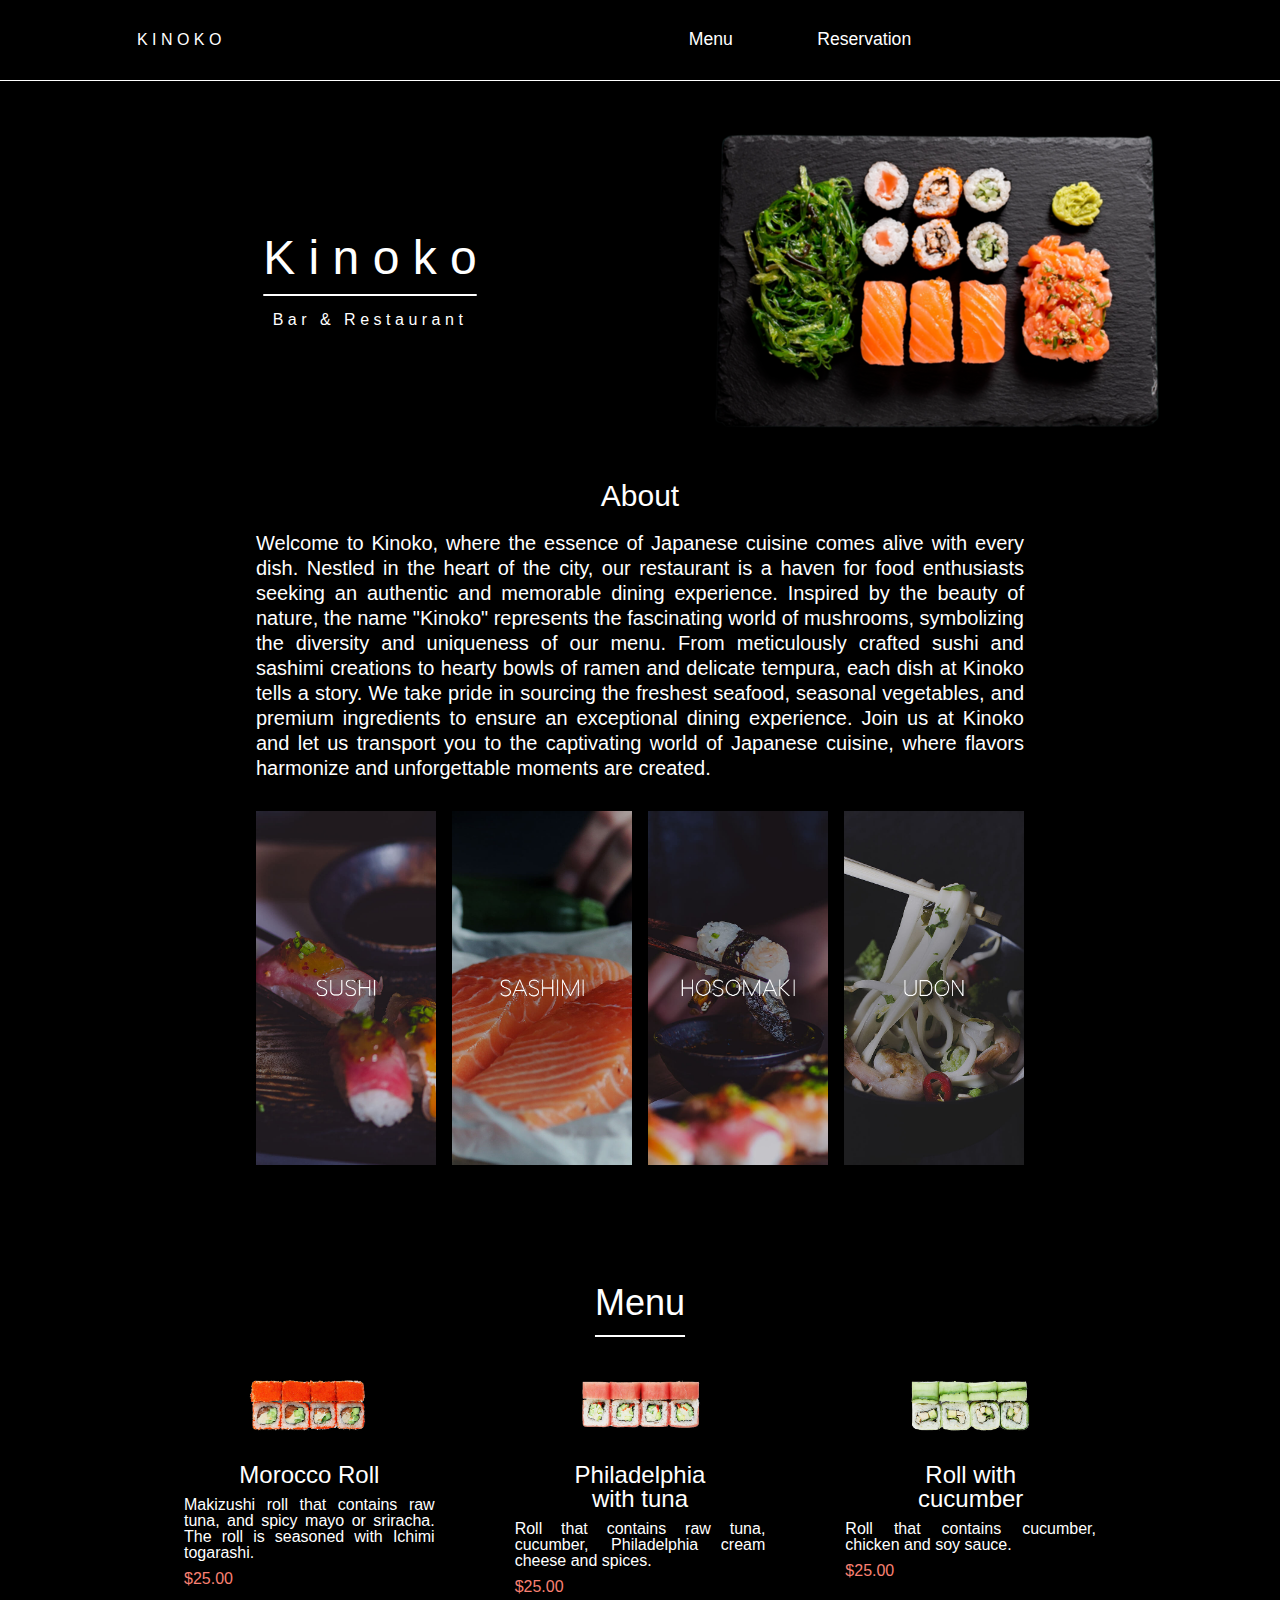
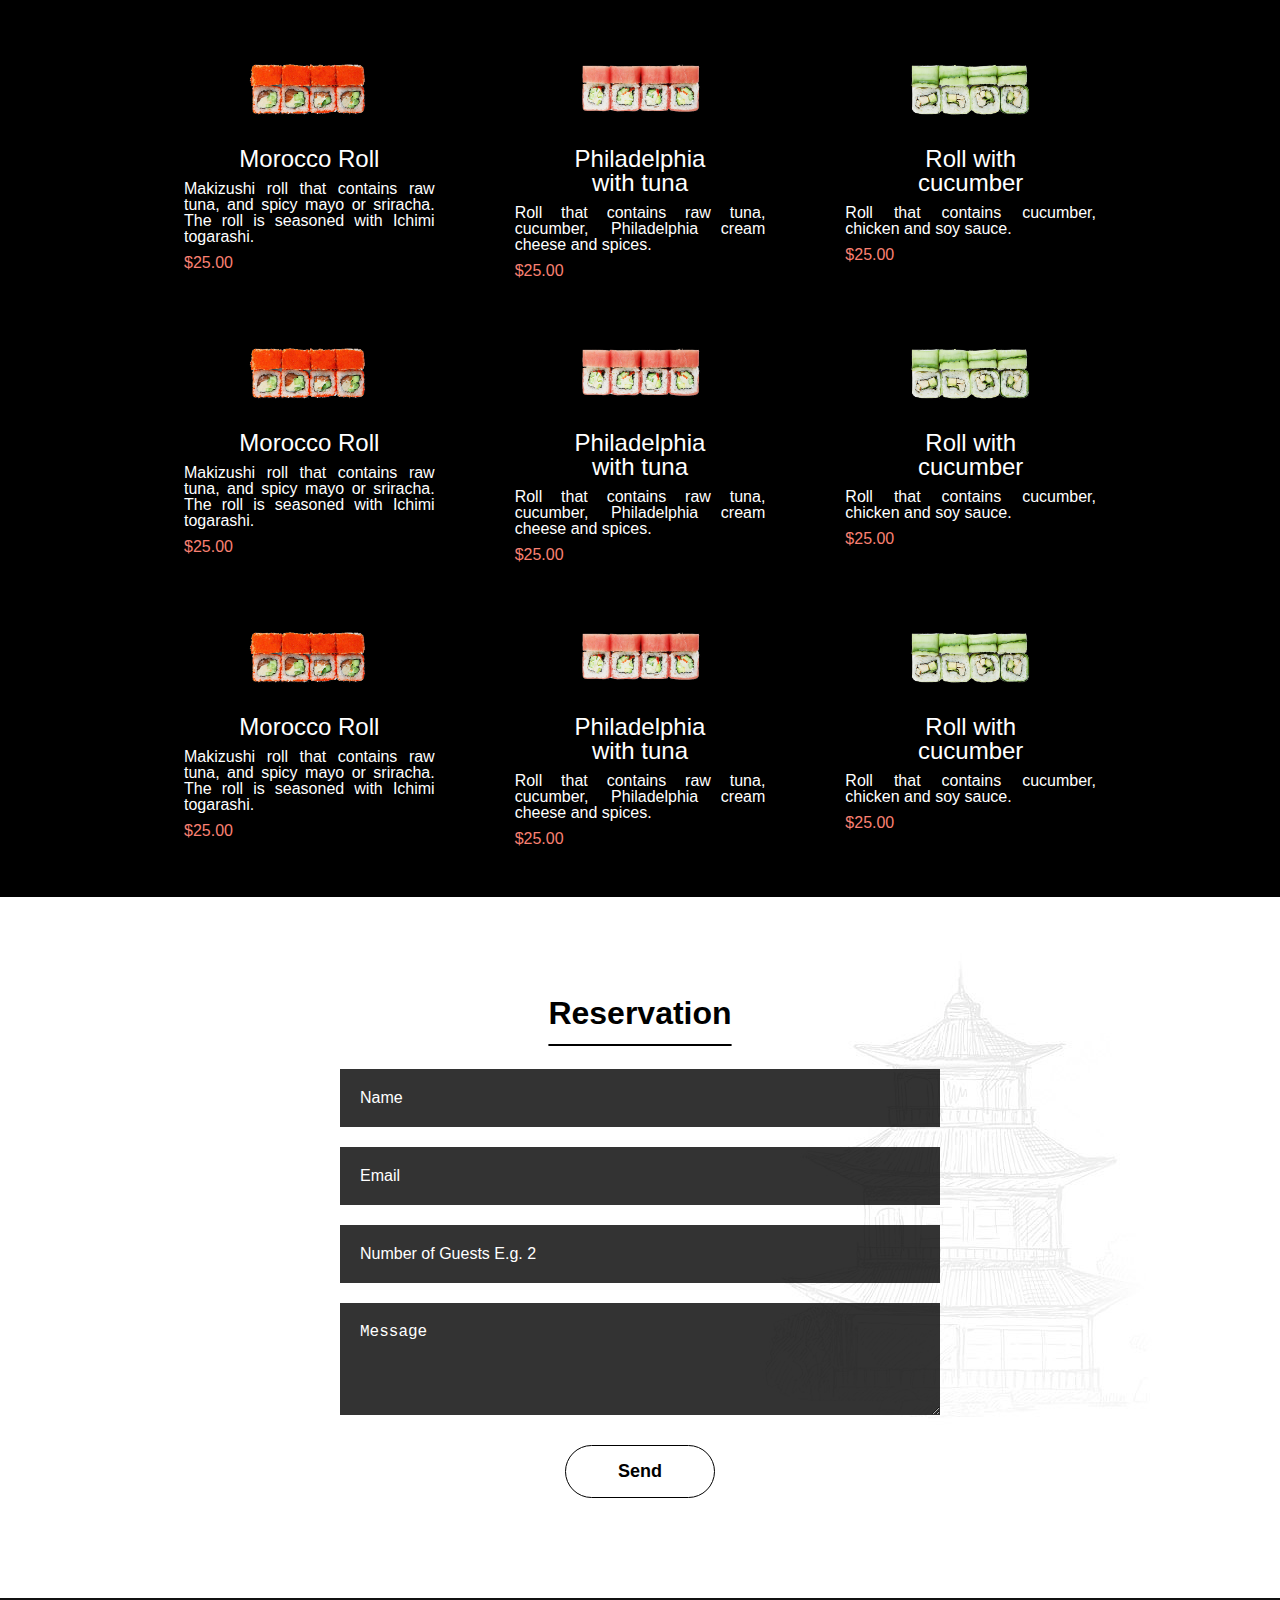
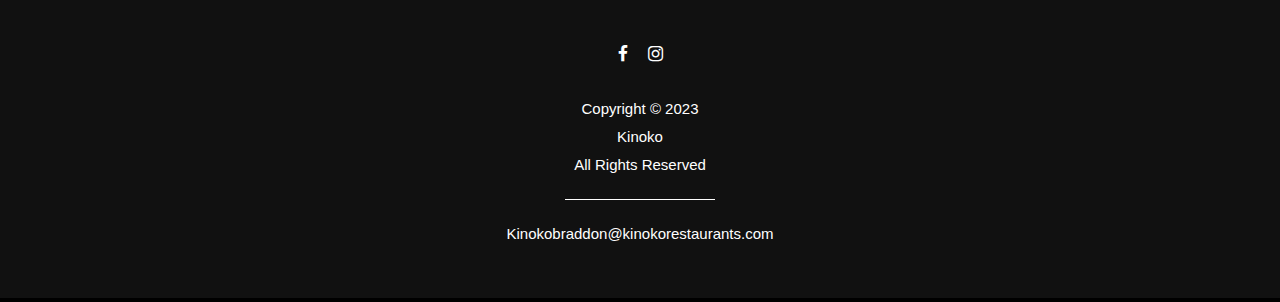
==== index.html @ 4e29d428 "Major Update" ====
<!DOCTYPE html>
<html lang="en">
<head>
    <meta charset="UTF-8">
    <meta name="viewport" content="width=device-width, initial-scale=1.0">
    <title>Project 2</title>
    <link rel="stylesheet" href="./assets/styles.css">
    <link rel="stylesheet" href="./assets/reset.css">
    <link href="https://fonts.cdnfonts.com/css/forzan" rel="stylesheet">
    <link href="https://fonts.cdnfonts.com/css/myna" rel="stylesheet">
    <link rel="stylesheet" href="https://stackpath.bootstrapcdn.com/font-awesome/4.7.0/css/font-awesome.min.css">    <!-- Link for the social icons in the footer -->
                               
</head>
<body>
        <header class="header">
            <div class="brand">
                <a href="index.html">K I N O K O</a>
            </div>
            <div class="menuContainer">
                <div class="div first">
                    <a href="#menu">Menu</a>
                    <a href="#reservation">Reservation</a>
                </div>
            </div>
      </header>
      <main>
        <div class="hero">
          <div> 
            <h1>K i n o k o</h1>
            <p>Bar & Restaurant</p>
          </div>
            <img src="assets/images/hero2.png" alt="Restaurant Image">
          </div>
          <div   class="about">
            <h2>About</h2>
            <p>
              Welcome to Kinoko, where the essence of Japanese cuisine comes alive with every dish. Nestled in the heart of the city, our restaurant is a haven for food enthusiasts seeking an authentic and memorable dining experience. Inspired by the beauty of nature, the name "Kinoko" represents the fascinating world of mushrooms, symbolizing the diversity and uniqueness of our menu. From meticulously crafted sushi and sashimi creations to hearty bowls of ramen and delicate tempura, each dish at Kinoko tells a story. We take pride in sourcing the freshest seafood, seasonal vegetables, and premium ingredients to ensure an exceptional dining experience. Join us at Kinoko and let us transport you to the captivating world of Japanese cuisine, where flavors harmonize and unforgettable moments are created.</p>
            </div>
          <div class="container">
              <div class="overlay">
                <img src="assets/images/sushiname.png" alt="sushi">
              </div>
              <div class="overlay">
              <img src="assets/images/sashiminame.png" alt="sashimi">
              </div>
              <div class="overlay">
              <img src="assets/images/hosomakiname.png" alt="hosomaki">
              </div>
              <div class="overlay">
              <img src="assets/images/udonname.png" alt="udon">
            </div>
          </div>
        <section class="menu">
          <h2 id="menu">Menu</h2>
          <div class="menu-grid">
            <div class="menu-card">
              <img src="assets/images/test3.png" alt="Menu Item 1">
              <h3>Morocco Roll</h3>
              <p>Makizushi roll that contains raw tuna, and spicy mayo or sriracha. The roll is seasoned with Ichimi togarashi.</p>
              <p class="price">$25.00</p>
            </div>
            <div class="menu-card">
              <img src="assets/images/test1.png" alt="Menu Item 2">
              <h3>Philadelphia with tuna</h3>
              <p>Roll that contains raw tuna, cucumber, Philadelphia cream cheese and spices.</p>
              <p class="price">$25.00</p>
            </div>
            <div class="menu-card">
              <img src="assets/images/test2.png" alt="Menu Item 3">
              <h3>Roll with cucumber</h3>
              <p>Roll that contains cucumber, chicken and soy sauce.</p>
              <p class="price">$25.00</p>
            </div>
            <div class="menu-card">
              <img src="assets/images/test3.png" alt="Menu Item 1">
              <h3>Morocco Roll</h3>
              <p>Makizushi roll that contains raw tuna, and spicy mayo or sriracha. The roll is seasoned with Ichimi togarashi.</p>
              <p class="price">$25.00</p>
            </div>
            <div class="menu-card">
              <img src="assets/images/test1.png" alt="Menu Item 2">
              <h3>Philadelphia with tuna</h3>
              <p>Roll that contains raw tuna, cucumber, Philadelphia cream cheese and spices.</p>
              <p class="price">$25.00</p>
            </div>
            <div class="menu-card">
              <img src="assets/images/test2.png" alt="Menu Item 3">
              <h3>Roll with cucumber</h3>
              <p>Roll that contains cucumber, chicken and soy sauce.</p>
              <p class="price">$25.00</p>
            </div>
            <div class="menu-card">
              <img src="assets/images/test3.png" alt="Menu Item 1">
              <h3>Morocco Roll</h3>
              <p>Makizushi roll that contains raw tuna, and spicy mayo or sriracha. The roll is seasoned with Ichimi togarashi.</p>
              <p class="price">$25.00</p>
            </div>
            <div class="menu-card">
              <img src="assets/images/test1.png" alt="Menu Item 2">
              <h3>Philadelphia with tuna</h3>
              <p>Roll that contains raw tuna, cucumber, Philadelphia cream cheese and spices.</p>
              <p class="price">$25.00</p>
            </div>
            <div class="menu-card">
              <img src="assets/images/test2.png" alt="Menu Item 3">
              <h3>Roll with cucumber</h3>
              <p>Roll that contains cucumber, chicken and soy sauce.</p>
              <p class="price">$25.00</p>
            </div>
            <div class="menu-card">
              <img src="assets/images/test3.png" alt="Menu Item 1">
              <h3>Morocco Roll</h3>
              <p>Makizushi roll that contains raw tuna, and spicy mayo or sriracha. The roll is seasoned with Ichimi togarashi.</p>
              <p class="price">$25.00</p>
            </div>
            <div class="menu-card">
              <img src="assets/images/test1.png" alt="Menu Item 2">
              <h3>Philadelphia with tuna</h3>
              <p>Roll that contains raw tuna, cucumber, Philadelphia cream cheese and spices.</p>
              <p class="price">$25.00</p>
            </div>
            <div class="menu-card">
              <img src="assets/images/test2.png" alt="Menu Item 3">
              <h3>Roll with cucumber</h3>
              <p>Roll that contains cucumber, chicken and soy sauce.</p>
              <p class="price">$25.00</p>
            </div>
            <!-- Repeat the above card structure for more menu items -->
          </div>
        </section>
        <div class="contact"> <!--Contact form-->
          <form>
              <h3  id="reservation">Reservation</h3>
              <input type="text" id="name" placeholder="Name" required>
              <input type="email" id="email" placeholder="Email" required>
              <input type="text" id="Guests" placeholder="Number of Guests E.g. 2" required>
              <textarea type="text" rows="4" id="message" placeholder="Message" required></textarea>
              <button class="buttoncontact" >Send</button>
          </form>
      </div>
      </main>
      <footer class="footer">
        <ul class="socials">
            <li><a href="#"><i class="fa fa-facebook"></i></a></li>
            <li><a href="#"><i class="fa fa-instagram"></i></a></li>
        </ul>
        <p>Copyright &copy; 2023</p>
        <p>Kinoko</p>
        <p>All Rights Reserved</p>
        <div class="line"></div>
        <p class="email">Kinokobraddon@kinokorestaurants.com</p>
    </footer>
    </body>
    </html>
</body>
<script src="./assets/javascript.js"></script>
</html>
---- assets/styles.css ----
.header { /*Styling the basics for the header, this is positioning the logo to the left and the text to the right with the grid system as 1fr and 3fr*/
    font-family: 'Forzan', sans-serif;
    max-width: 100vw;
    height: 5rem;
    margin: 0 auto;
    background: #000;
    display: grid;
    grid-auto-flow: column;
    grid-template-columns: 1fr 3fr;
    grid-template-rows: 100%;
    border-bottom: 1px solid white;
}
.brand{ /*The brand is the canberra modern logo, this is making it so the logo in centered within its grid template*/
    display: flex;
    justify-content: center;
    align-items: center;
    padding-left: 12%;
}

.menuContainer{ /*This is centering the header text in their grid*/
    display: flex;
    justify-content: center;
    align-items: center;
}

.brand a{
  text-decoration: none;
  color: white;
}

.first a{ /*This is styling the header text*/
    color: white;
    text-decoration: none;
    margin: 10px;
    font-size: 1.1rem;
    /* font-weight: 600; */
    transition: 0.1s;
    margin: 0 40px 0 40px;
}

.first a:hover{ /*When hovering it changed to one of the CM logo colours*/
    color: salmon;
}

#underline{ /*This is setting the underline on the page that your are on. E.g. On Events page it will be underlined in the header*/
    text-decoration:underline;
    text-decoration-thickness: 2.5px;
    text-underline-offset: 6px;
}

/* Global Styles */
body {
    font-family: 'Forzan', sans-serif;
    background-color: #000;
    color: #fff;
    margin: 0;
    padding: 0;
  }
  
  /* Header Styles */
  /* header {
    padding: 20px;
  } */
  
  .hero {
    display: grid;
    grid-template-columns: 1fr 1fr;
    font-family: 'Forzan', sans-serif;
    text-align: center;
    align-items: center;
  }
  
  .hero h1 {
    font-size: 48px;
    text-decoration: underline 2px;
    text-underline-offset: 20px;
    margin-left: 100px;
  }

  .hero p {
    margin-top: 30px;
    letter-spacing: 4.5px;
    margin-left: 100px;
  }
  
  .hero img {
    max-width: 100%;
    height: auto;
    z-index: -2;
  }

  .about{
    display: grid;
    grid-template-columns: 1fr;
    font-family: 'Myna', sans-serif;
    text-align: center;
    align-items: center;
  }

  .about h2{
    font-size: 30px;
  }

  .about p{
    margin: 20px 20% 30px 20%;
    line-height: 25px;
    text-align: justify;
    font-size: 20px;
  }

  /* Variations */
  .container{
    display: grid;
    grid-template-columns: 1fr 1fr 1fr 1fr;
    justify-items: center;
    margin: 0 20% 0 20%;
    padding-bottom: 100px;
    grid-gap: 1em;
  }

  .container img{
    width: 100%;
    height: 100%;
    transition: 0.3s;
  }

  .container img:hover{
    height: 90%;
    justify-items: center;
    align-items: center;
    padding-top: 10%;
  }
  
  .overlay h2{
    text-align: center;
  }

  /* Menu Styles */
  .menu {
    font-family: 'Forzan', sans-serif;
    padding: 20px;
  }
  
  .menu h2 {
    font-size: 36px;
    text-align: center;
    margin-bottom: 20px;
    text-decoration: underline 2px;
    text-underline-offset: 20px;
  }
  
  .menu-grid {
    display: grid;
    grid-template-columns: 1fr 1fr 1fr 1fr;
    /* grid-gap: 50px; */
    margin: 0 10%
  }
  
  .menu-card {
    background-color: transparent;
    padding: 20px;
    text-align: center;
    /* border: 2px solid #fff; */
    border-radius: 7.5px;
    /* box-shadow: 0 0 5px #fff; */
    transition: box-shadow 0.3s;
  }
  
  .menu-card:hover {
    box-shadow: 0 0 10px #fff;
  }
  
  .menu-card img {
    max-width: 50%;
    height: auto;
    margin-bottom: 10px;
  }
  
  .menu-card h3 {
    font-size: 24px;
    margin: 0 20% 10px 20%;
  }
  
  .menu-card p {
    font-size: 16px;
    margin: 0px 20% 0px 20%;
    padding-bottom: 10px;
    text-align: justify;
  }

  .price{
    color: salmon;
  }

  /* Reservation */

 .contact{ /*Creating the contact form section*/
  font-family: 'Forzan', sans-serif;
    background-image: url(./images/reservation.jpg);
    text-align: center;
    justify-content: center;
    align-items: center;
    display: flex;
}

.contact h3{
    color: #000;
    text-align: center;
    font-weight: bold;
    font-size: 2rem;
    padding: 100px 0 30px 0;
    text-decoration: underline 2px;
    text-underline-offset: 20px;
}

form{ /*Aligning the form*/
    display: flex;
    flex-direction: column;
    padding: 2vw 4vw;
    width: 90%;
    max-width: 600px;
    border-radius: 10px;
}

form input, textarea{ /*Styling the input and text boxes*/
    border: 0;
    margin: 10px 0;
    padding: 20px;
    outline: none;
    background: rgba(0, 0, 0, .8);
    font-size: 16px;
    color: white;
}

form input::placeholder, textarea::placeholder{ /*Styling the input and text boxes*/
  color: white;
}

form button{ /*Styling the button to send the form*/
    padding: 15px;
    background: white;
    color: #000;
    font-size: 18px;
    border: 1px solid #000;
    outline: none;
    cursor: pointer;
    font-weight: bold;
    width: 150px;
    margin: 20px auto 100px;
    border-radius: 30px;
}
form button:hover{ /*Styling the button to send the form*/
  background: salmon;
}

  /*FOOTER*/

footer{ /*Styling the footer*/
  bottom: 0;
  left: 0;
  right: 0;
  background: #111;
  height: auto;
  padding-top: 40px;
  color: #fff;
}
.footer { /*Styling the footer*/
  font-family: 'Product Sans', sans-serif;
  display: flex;
  align-items: center;
  justify-content: center;
  flex-direction: column;
  text-align: center;
}

/*Simple text styling for the footer*/
.footer p {
  max-width: 500px;
  line-height: 28px;
  font-size: 15px;
}
.email{
  margin: 20px 0 50px 0;
}
.line{
  height: 1px;
  background: white;
  width: 150px;
  margin-top: 20px;
}

/*This is the small social icons on the top of the footer*/
.socials {
  list-style: none;
  display: flex;
  align-items: center;
  justify-content: center;
  margin: 3em 0 2rem 0;
}
.socials li {
  margin: 0 10px;
}
.socials a {
  text-decoration: none;
  color: #fff;
}
.socials a i {
  font-size: 1.1rem;
  transition: color .4s ease;

}
.socials a:hover i { /*Added a hover affect to on of the CM colours*/
  color: #f588a0;
}
@media(max-width:1400px){
  .menu-grid {
    grid-template-columns: 1fr 1fr 1fr;
  }
  .menu-card p {
    font-size: 16px;
    margin: 0px 20px 0px 20px;
  }
}

@media(max-width:1200px){
  .menu-grid {
    display: grid;
    grid-template-columns: 1fr 1fr;
    /* grid-gap: 50px; */
    margin: 0 10%
  }
}
@media(max-width:992px){

}
@media(max-width:830px){
  .brand {
    display: none;
  }
  .header { 
    grid-template-columns: 1fr;
}
.container{
  grid-template-columns: 1fr 1fr;
}
}
@media(max-width:700px){
  .menu-grid {
    display: grid;
    grid-template-columns: 1fr;
    grid-gap: 50px;
    margin: 0 10%
  }
  .menu-card p {
    font-size: 16px;
    margin: 0px 30px 0px 30px;
  }
  .hero h1 {
    margin-left: 0px;
  }

  .hero p {
    margin-left: 0px;
  }
}

@media(max-width: 567px){
  .hero {
    grid-template-columns: 1fr;
  }
  .hero img {
    display: none;
  }
  .hero h1 {
  margin-top: 50px;
  }
  .hero p {
  margin-bottom: 80px;
  }
}

@media(max-width: 400px){

}
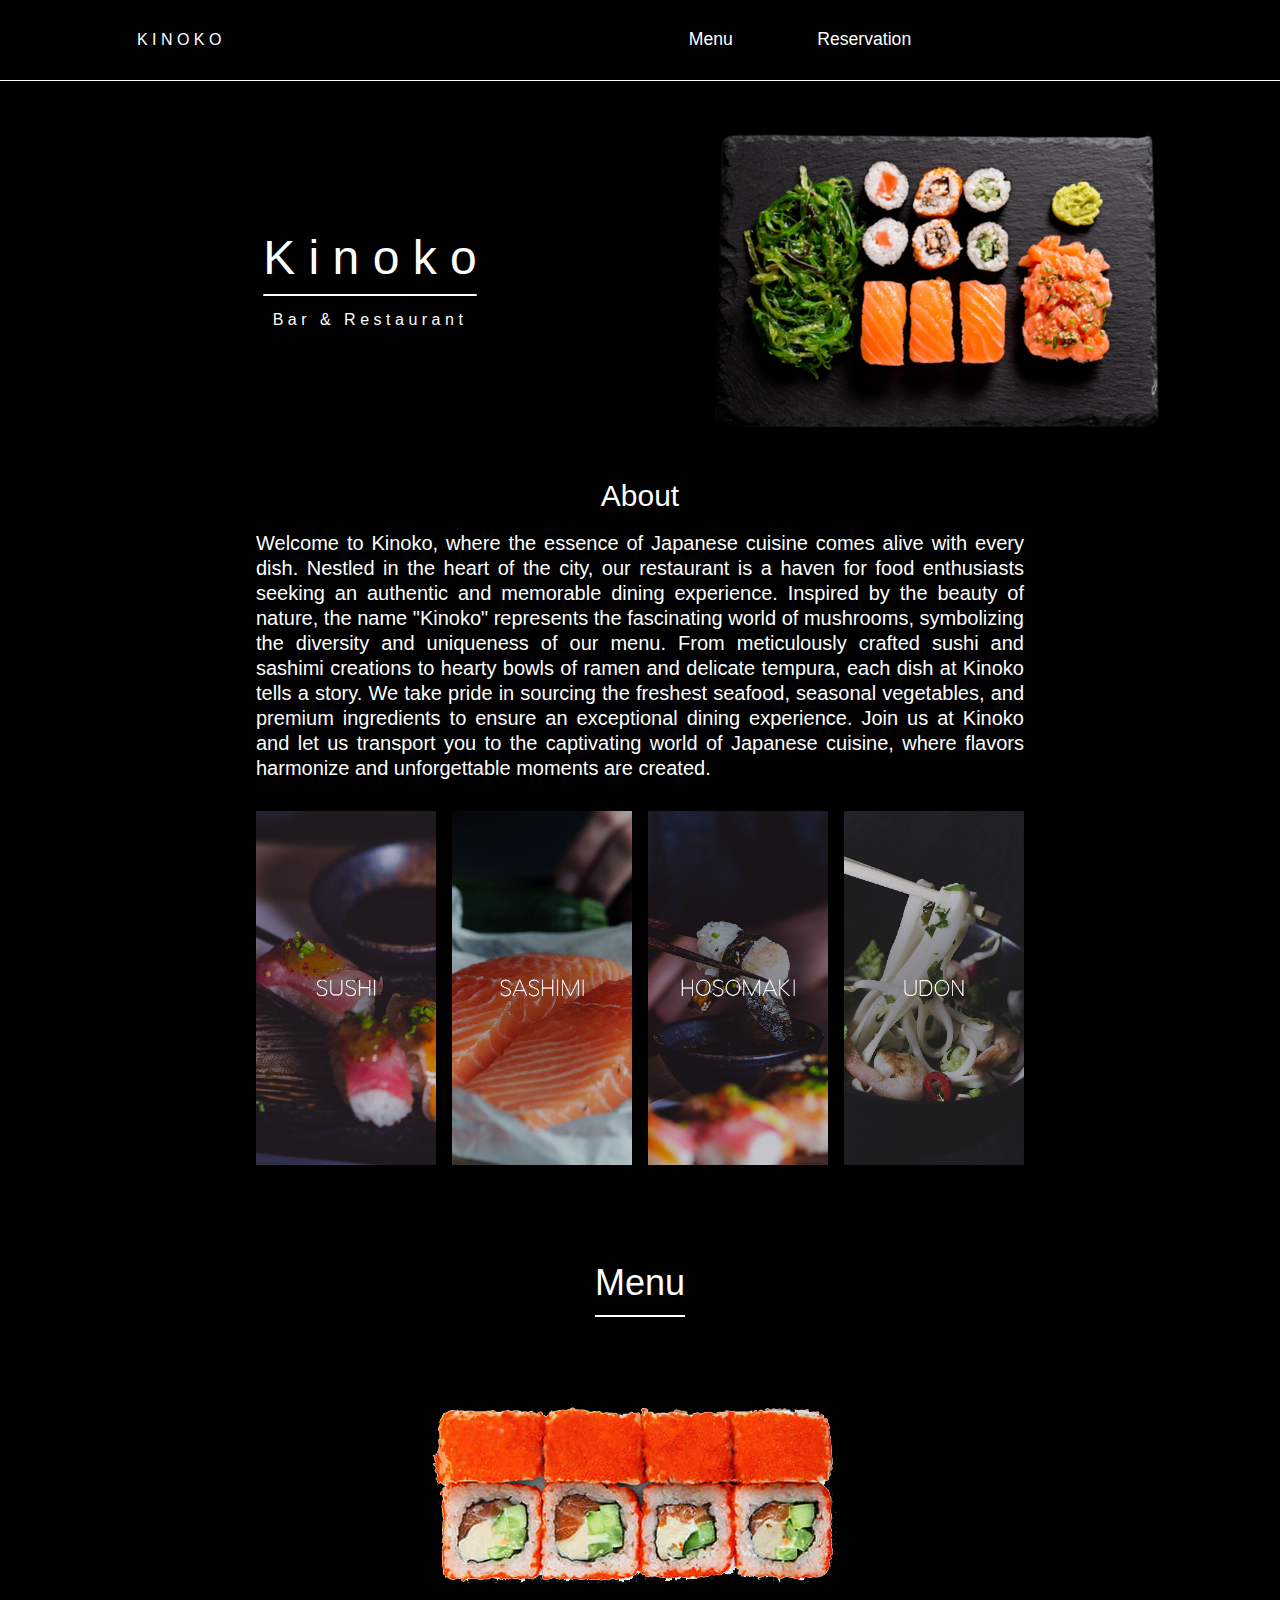
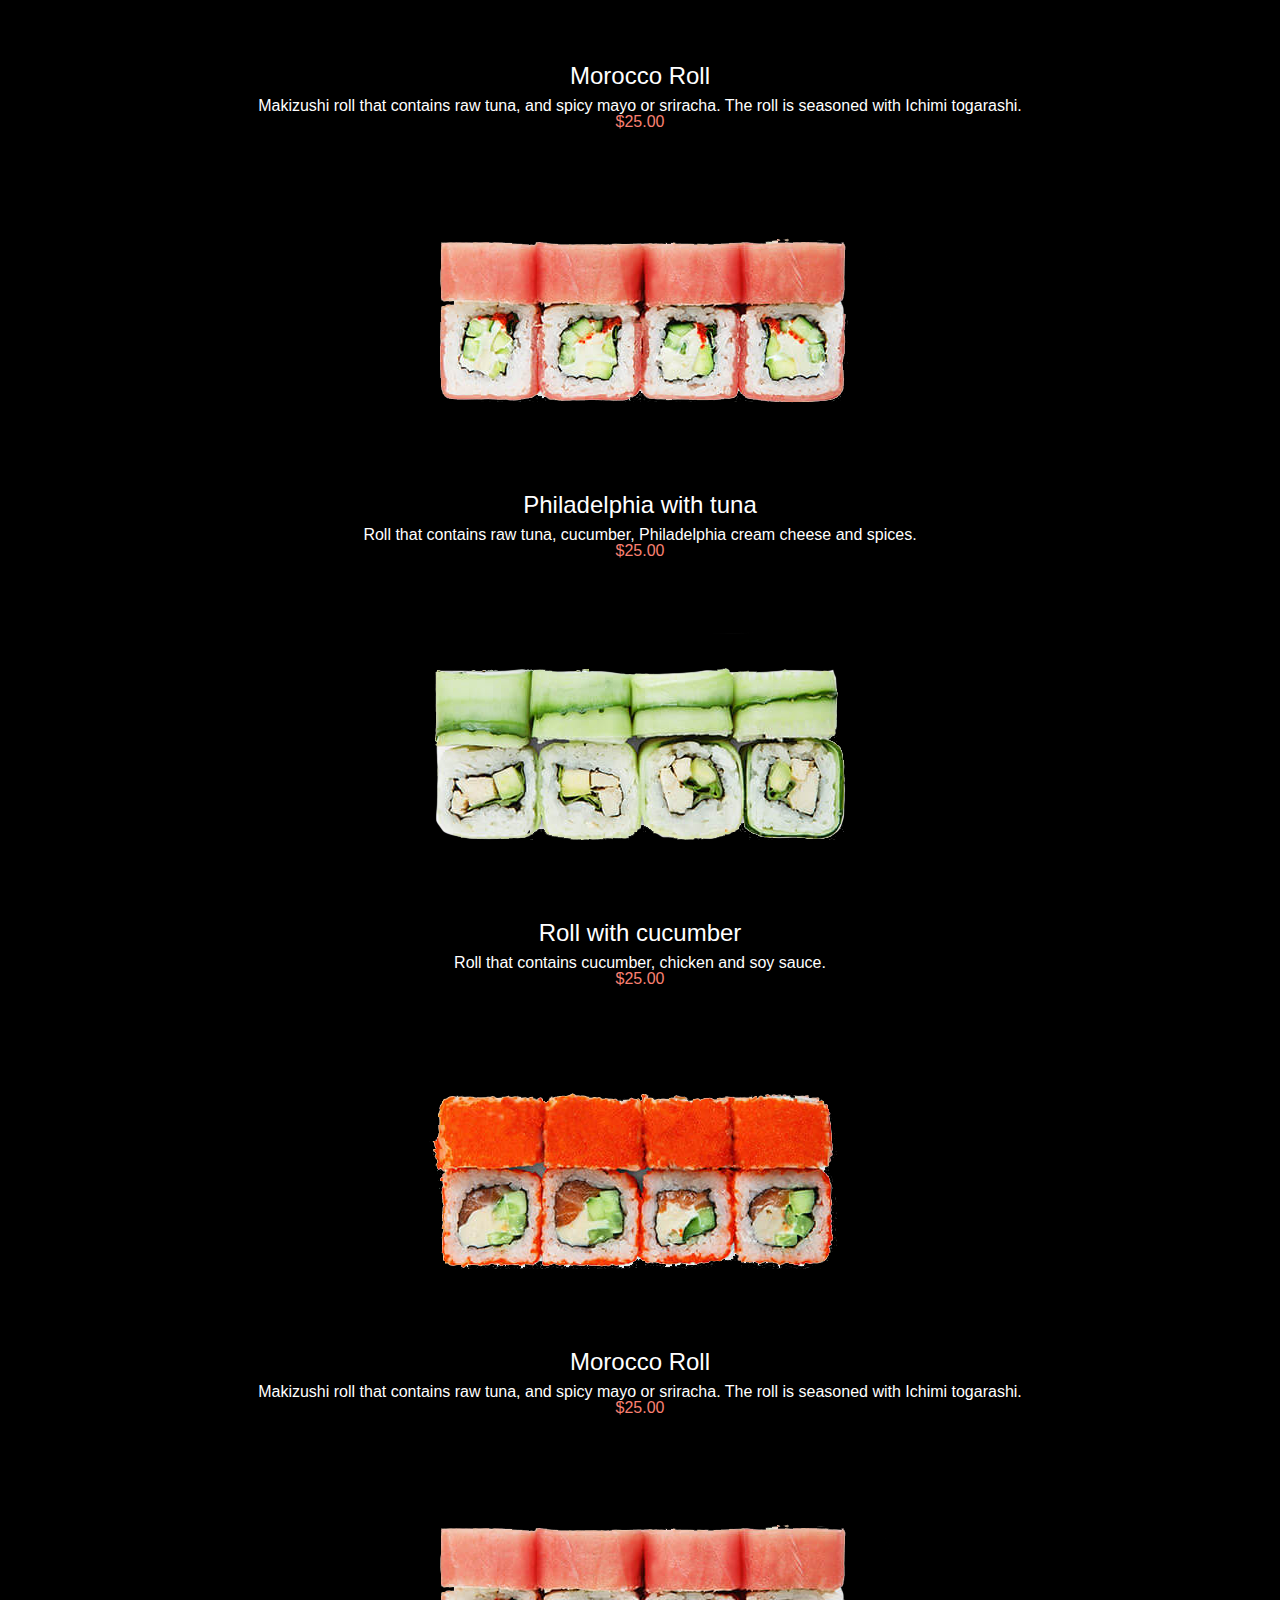
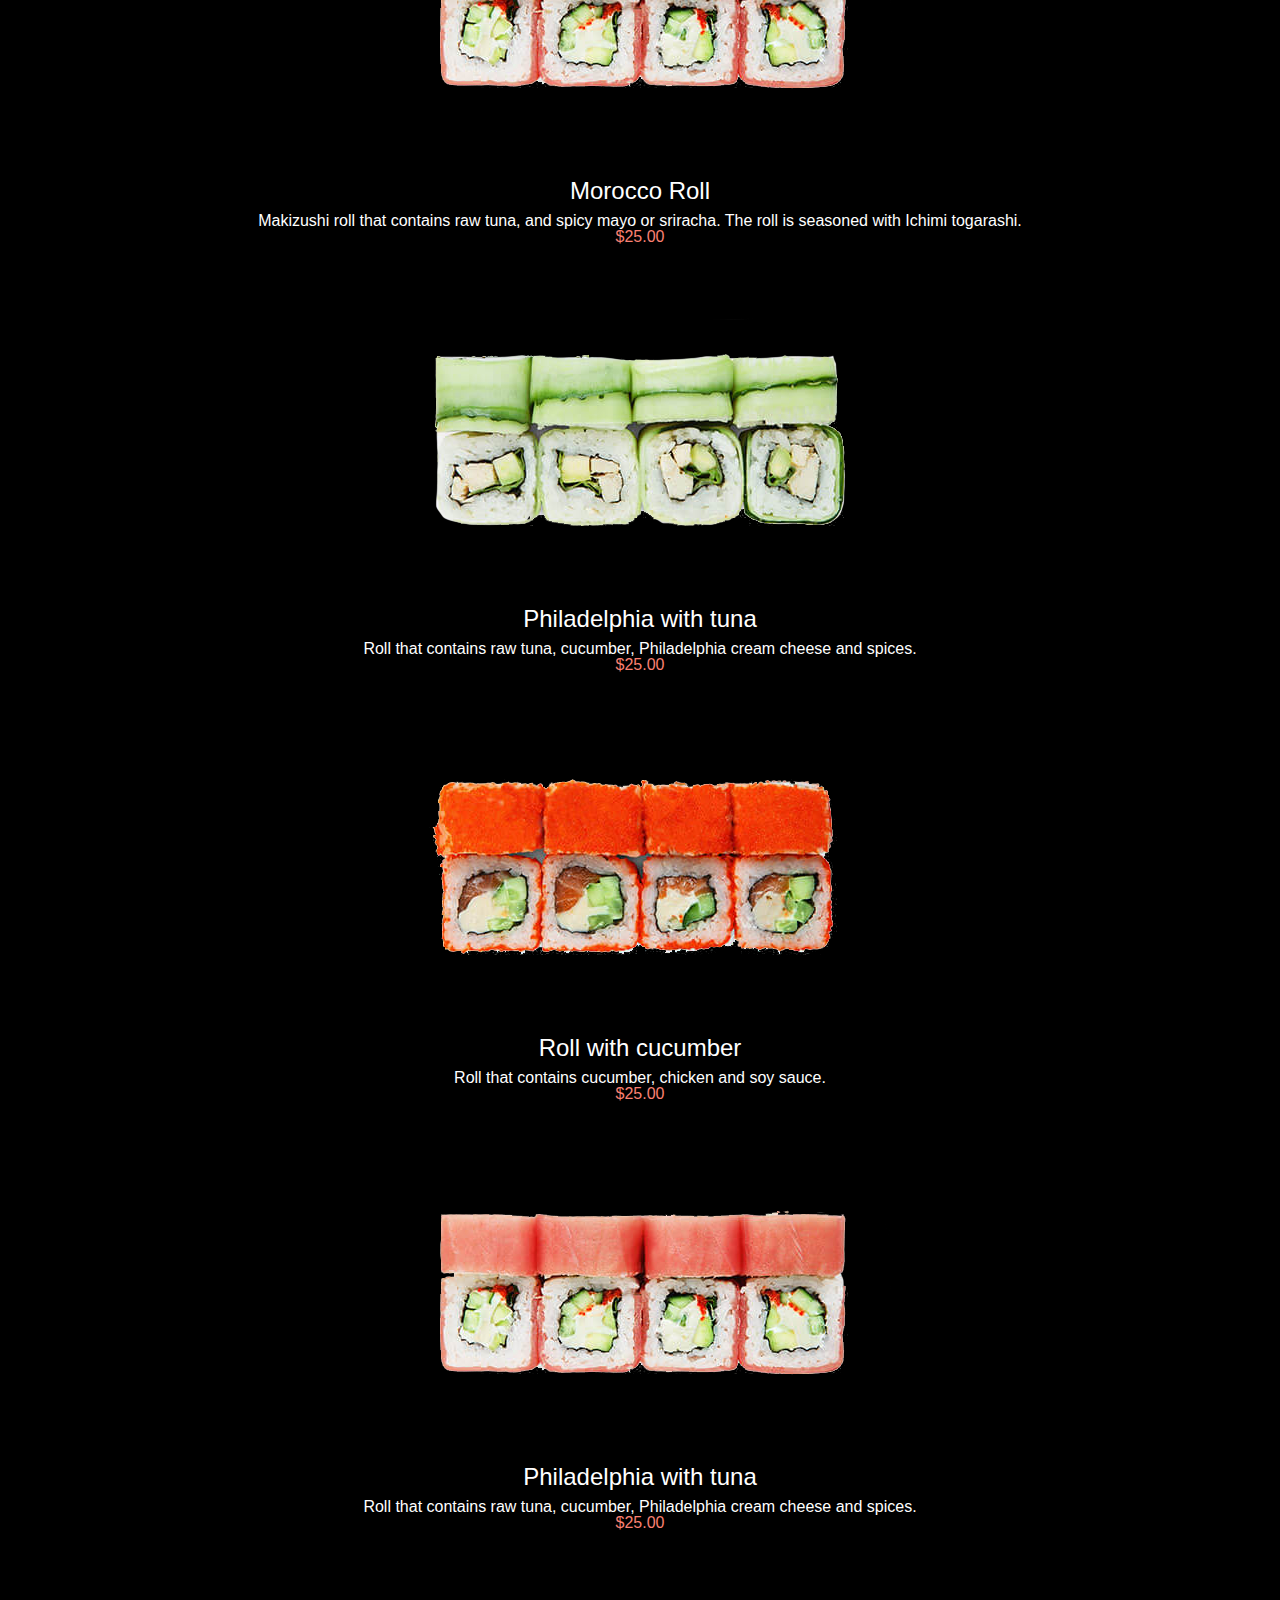
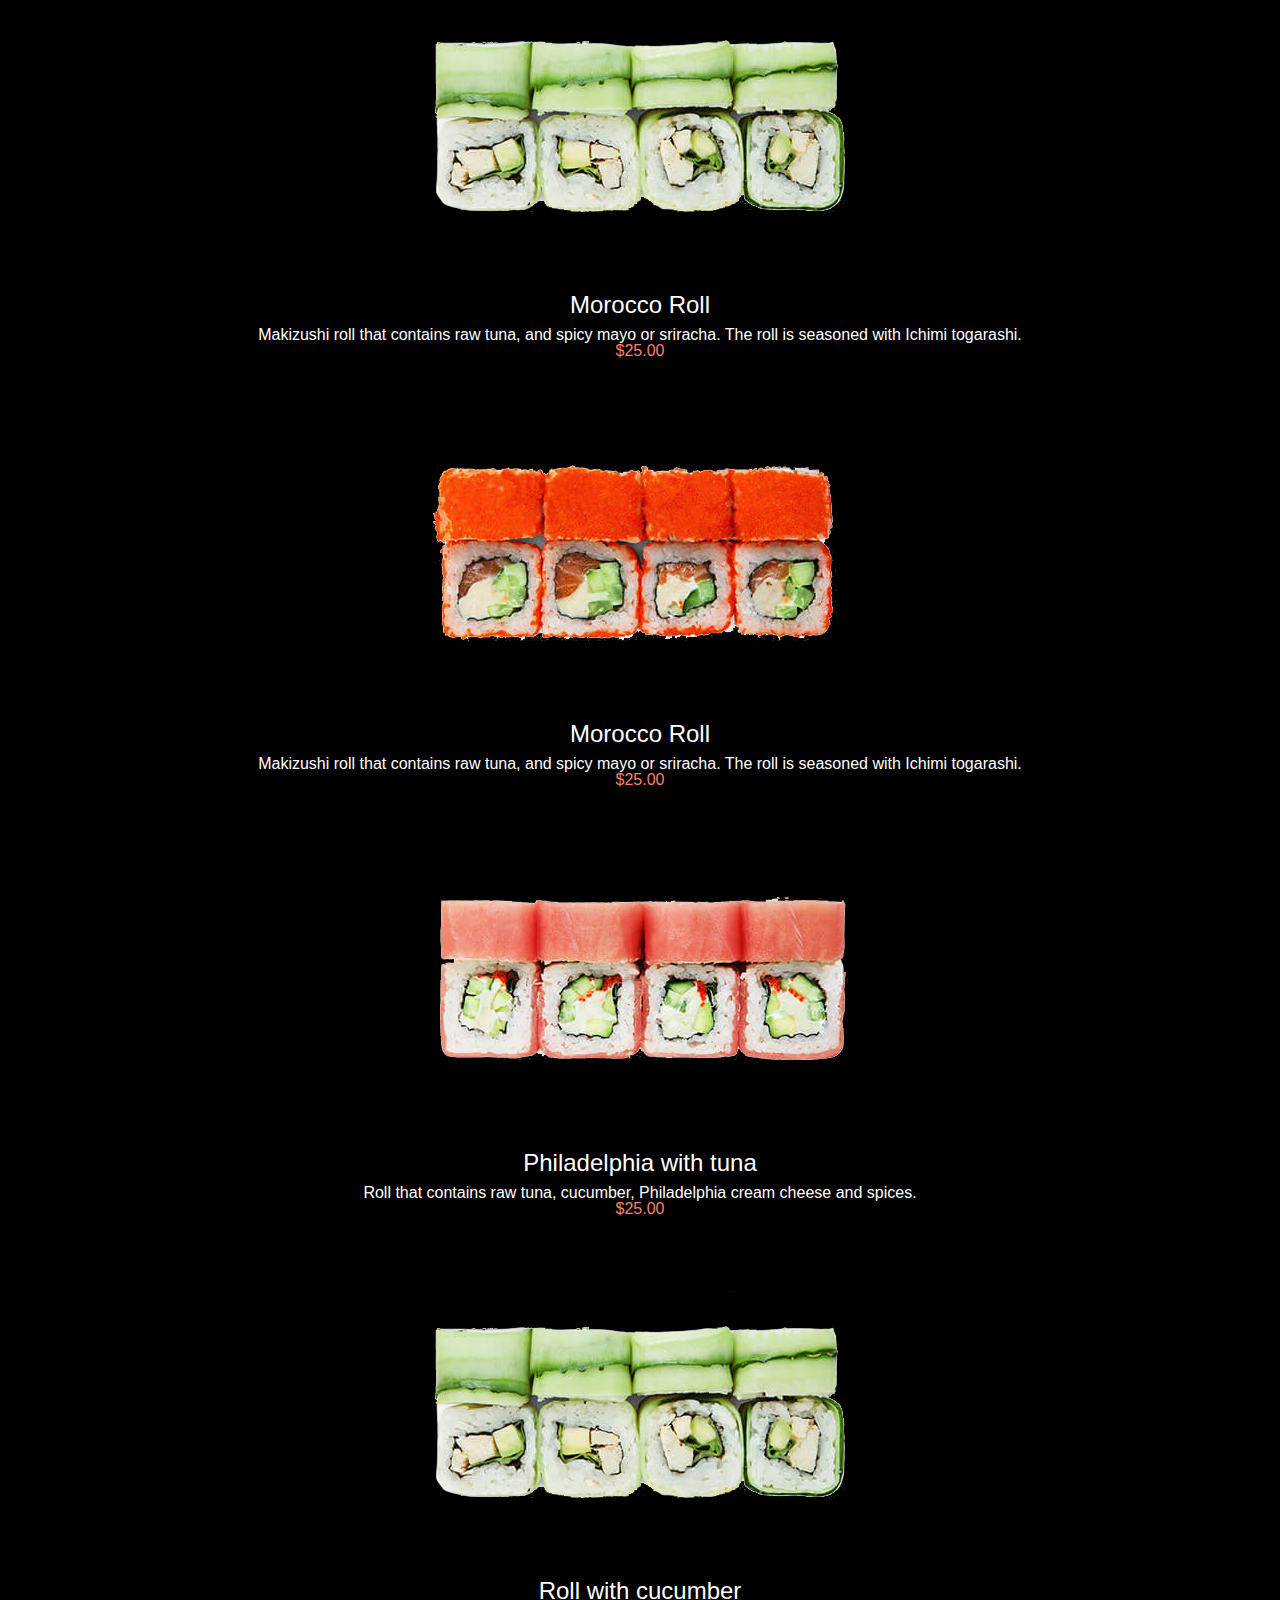
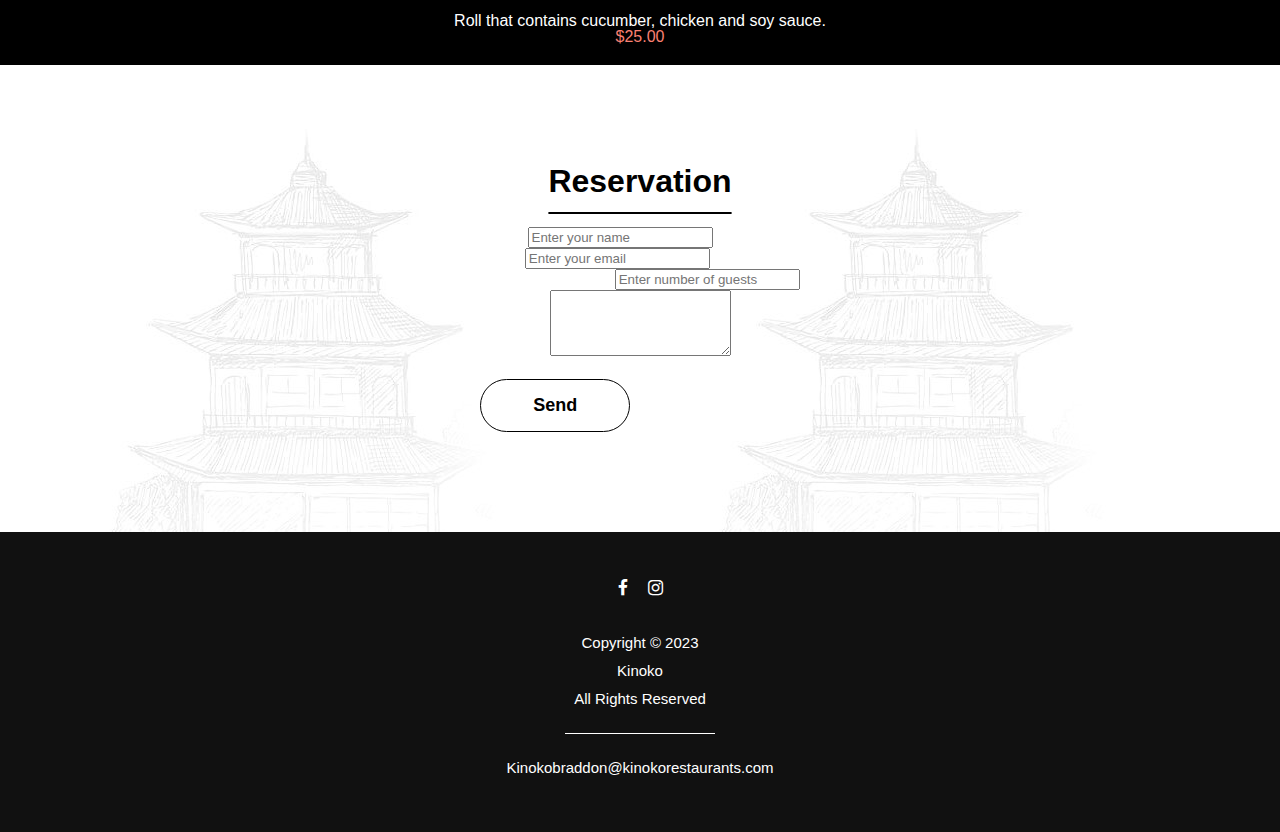
==== commit fafd8815: "Bootstrap edits" ====
--- a/index.html
+++ b/index.html
@@ -6,19 +6,20 @@
     <title>Project 2</title>
     <link rel="stylesheet" href="./assets/styles.css">
     <link rel="stylesheet" href="./assets/reset.css">
-    <link href="https://fonts.cdnfonts.com/css/forzan" rel="stylesheet">
-    <link href="https://fonts.cdnfonts.com/css/myna" rel="stylesheet">
+    <link href="https://fonts.cdnfonts.com/css/forzan" rel="stylesheet"> <!-- Font links -->
+    <link href="https://fonts.cdnfonts.com/css/myna" rel="stylesheet"> 
     <link rel="stylesheet" href="https://stackpath.bootstrapcdn.com/font-awesome/4.7.0/css/font-awesome.min.css">    <!-- Link for the social icons in the footer -->
+    <link href="https://cdn.jsdelivr.net/npm/bootstrap@5.3.0-alpha3/dist/css/bootstrap.min.css" rel="stylesheet" integrity="sha384-KK94CHFLLe+nY2dmCWGMq91rCGa5gtU4mk92HdvYe+M/SXH301p5ILy+dN9+nJOZ" crossorigin="anonymous">
                                
 </head>
 <body>
         <header class="header">
             <div class="brand">
-                <a href="index.html">K I N O K O</a>
+                <a href="index.html">K I N O K O</a> <!-- Main title -->
             </div>
             <div class="menuContainer">
                 <div class="div first">
-                    <a href="#menu">Menu</a>
+                    <a href="#menu">Menu</a> <!-- href #acnhor links to transport to user to a differnt section of the page, since only 1 page is used-->
                     <a href="#reservation">Reservation</a>
                 </div>
             </div>
@@ -26,17 +27,17 @@
       <main>
         <div class="hero">
           <div> 
-            <h1>K i n o k o</h1>
+            <h1>K i n o k o</h1> <!-- Main Title -->
             <p>Bar & Restaurant</p>
           </div>
-            <img src="assets/images/hero2.png" alt="Restaurant Image">
+            <img src="assets/images/hero2.png" alt="Restaurant Image"> <!-- Hero Image-->
           </div>
-          <div   class="about">
-            <h2>About</h2>
+          <div class="col-lg-12 col-md-12 col-sm-12">
+            <h2>About</h2> <!-- About section -->
             <p>
               Welcome to Kinoko, where the essence of Japanese cuisine comes alive with every dish. Nestled in the heart of the city, our restaurant is a haven for food enthusiasts seeking an authentic and memorable dining experience. Inspired by the beauty of nature, the name "Kinoko" represents the fascinating world of mushrooms, symbolizing the diversity and uniqueness of our menu. From meticulously crafted sushi and sashimi creations to hearty bowls of ramen and delicate tempura, each dish at Kinoko tells a story. We take pride in sourcing the freshest seafood, seasonal vegetables, and premium ingredients to ensure an exceptional dining experience. Join us at Kinoko and let us transport you to the captivating world of Japanese cuisine, where flavors harmonize and unforgettable moments are created.</p>
             </div>
-          <div class="container">
+          <div class="container2"> <!-- Images to display some of the food as a preview -->
               <div class="overlay">
                 <img src="assets/images/sushiname.png" alt="sushi">
               </div>
@@ -50,97 +51,131 @@
               <img src="assets/images/udonname.png" alt="udon">
             </div>
           </div>
-        <section class="menu">
+        <section class="menu"> <!-- Start of menu-->
           <h2 id="menu">Menu</h2>
-          <div class="menu-grid">
-            <div class="menu-card">
-              <img src="assets/images/test3.png" alt="Menu Item 1">
-              <h3>Morocco Roll</h3>
-              <p>Makizushi roll that contains raw tuna, and spicy mayo or sriracha. The roll is seasoned with Ichimi togarashi.</p>
-              <p class="price">$25.00</p>
+          <div class="container-fluid">
+            <div class="row">
+              <div class="col-lg-3 col-md-6 col-sm-12">
+                <img src="assets/images/test3.png" alt="Image 1">
+                <h3>Morocco Roll</h3>
+                <p>Makizushi roll that contains raw tuna, and spicy mayo or sriracha. The roll is seasoned with Ichimi togarashi.</p>
+                <p class="price">$25.00</p>
+              </div>
+              <div class="col-lg-3 col-md-6 col-sm-12">
+                <img src="assets/images/test1.png" alt="Image 2">
+                <h3>Philadelphia with tuna</h3>
+                <p>Roll that contains raw tuna, cucumber, Philadelphia cream cheese and spices.</p>
+                <p class="price">$25.00</p>
+              </div>
+              <div class="col-lg-3 col-md-6 col-sm-12">
+                <img src="assets/images/test2.png" alt="Image 3">
+                <h3>Roll with cucumber</h3>
+                <p>Roll that contains cucumber, chicken and soy sauce.</p>
+                <p class="price">$25.00</p>
+              </div>
+              <div class="col-lg-3 col-md-6 col-sm-12">
+                <img src="assets/images/test3.png" alt="Image 4">
+                <h3>Morocco Roll</h3>
+                <p>Makizushi roll that contains raw tuna, and spicy mayo or sriracha. The roll is seasoned with Ichimi togarashi.</p>
+                <p class="price">$25.00</p>
+              </div>
+              <div class="col-lg-3 col-md-6 col-sm-12">
+                <img src="assets/images/test1.png" alt="Image 1">
+                <h3>Morocco Roll</h3>
+                <p>Makizushi roll that contains raw tuna, and spicy mayo or sriracha. The roll is seasoned with Ichimi togarashi.</p>
+                <p class="price">$25.00</p>
+              </div>
+              <div class="col-lg-3 col-md-6 col-sm-12">
+                <img src="assets/images/test2.png" alt="Image 2">
+                <h3>Philadelphia with tuna</h3>
+                <p>Roll that contains raw tuna, cucumber, Philadelphia cream cheese and spices.</p>
+                <p class="price">$25.00</p>
+              </div>
+              <div class="col-lg-3 col-md-6 col-sm-12">
+                <img src="assets/images/test3.png" alt="Image 3">
+                <h3>Roll with cucumber</h3>
+                <p>Roll that contains cucumber, chicken and soy sauce.</p>
+                <p class="price">$25.00</p>
+              </div>
+              <div class="col-lg-3 col-md-6 col-sm-12">
+                <img src="assets/images/test1.png" alt="Image 4">
+                <h3>Philadelphia with tuna</h3>
+                <p>Roll that contains raw tuna, cucumber, Philadelphia cream cheese and spices.</p>
+                <p class="price">$25.00</p>
+              </div>
+              <div class="col-lg-3 col-md-6 col-sm-12">
+                <img src="assets/images/test2.png" alt="Image 1">
+                <h3>Morocco Roll</h3>
+                <p>Makizushi roll that contains raw tuna, and spicy mayo or sriracha. The roll is seasoned with Ichimi togarashi.</p>
+                <p class="price">$25.00</p>
+              </div>
+              <div class="col-lg-3 col-md-6 col-sm-12">
+                <img src="assets/images/test3.png" alt="Image 2">
+                <h3>Morocco Roll</h3>
+                <p>Makizushi roll that contains raw tuna, and spicy mayo or sriracha. The roll is seasoned with Ichimi togarashi.</p>
+                <p class="price">$25.00</p>
+              </div>
+              <div class="col-lg-3 col-md-6 col-sm-12">
+                <img src="assets/images/test1.png" alt="Image 3">
+                <h3>Philadelphia with tuna</h3>
+                <p>Roll that contains raw tuna, cucumber, Philadelphia cream cheese and spices.</p>
+                <p class="price">$25.00</p>
+              </div>
+              <div class="col-lg-3 col-md-6 col-sm-12">
+                <img src="assets/images/test2.png" alt="Image 4">
+                <h3>Roll with cucumber</h3>
+                <p>Roll that contains cucumber, chicken and soy sauce.</p>
+                <p class="price">$25.00</p>
+              </div>
             </div>
-            <div class="menu-card">
-              <img src="assets/images/test1.png" alt="Menu Item 2">
-              <h3>Philadelphia with tuna</h3>
-              <p>Roll that contains raw tuna, cucumber, Philadelphia cream cheese and spices.</p>
-              <p class="price">$25.00</p>
-            </div>
-            <div class="menu-card">
-              <img src="assets/images/test2.png" alt="Menu Item 3">
-              <h3>Roll with cucumber</h3>
-              <p>Roll that contains cucumber, chicken and soy sauce.</p>
-              <p class="price">$25.00</p>
-            </div>
-            <div class="menu-card">
-              <img src="assets/images/test3.png" alt="Menu Item 1">
-              <h3>Morocco Roll</h3>
-              <p>Makizushi roll that contains raw tuna, and spicy mayo or sriracha. The roll is seasoned with Ichimi togarashi.</p>
-              <p class="price">$25.00</p>
-            </div>
-            <div class="menu-card">
-              <img src="assets/images/test1.png" alt="Menu Item 2">
-              <h3>Philadelphia with tuna</h3>
-              <p>Roll that contains raw tuna, cucumber, Philadelphia cream cheese and spices.</p>
-              <p class="price">$25.00</p>
-            </div>
-            <div class="menu-card">
-              <img src="assets/images/test2.png" alt="Menu Item 3">
-              <h3>Roll with cucumber</h3>
-              <p>Roll that contains cucumber, chicken and soy sauce.</p>
-              <p class="price">$25.00</p>
-            </div>
-            <div class="menu-card">
-              <img src="assets/images/test3.png" alt="Menu Item 1">
-              <h3>Morocco Roll</h3>
-              <p>Makizushi roll that contains raw tuna, and spicy mayo or sriracha. The roll is seasoned with Ichimi togarashi.</p>
-              <p class="price">$25.00</p>
-            </div>
-            <div class="menu-card">
-              <img src="assets/images/test1.png" alt="Menu Item 2">
-              <h3>Philadelphia with tuna</h3>
-              <p>Roll that contains raw tuna, cucumber, Philadelphia cream cheese and spices.</p>
-              <p class="price">$25.00</p>
-            </div>
-            <div class="menu-card">
-              <img src="assets/images/test2.png" alt="Menu Item 3">
-              <h3>Roll with cucumber</h3>
-              <p>Roll that contains cucumber, chicken and soy sauce.</p>
-              <p class="price">$25.00</p>
-            </div>
-            <div class="menu-card">
-              <img src="assets/images/test3.png" alt="Menu Item 1">
-              <h3>Morocco Roll</h3>
-              <p>Makizushi roll that contains raw tuna, and spicy mayo or sriracha. The roll is seasoned with Ichimi togarashi.</p>
-              <p class="price">$25.00</p>
-            </div>
-            <div class="menu-card">
-              <img src="assets/images/test1.png" alt="Menu Item 2">
-              <h3>Philadelphia with tuna</h3>
-              <p>Roll that contains raw tuna, cucumber, Philadelphia cream cheese and spices.</p>
-              <p class="price">$25.00</p>
-            </div>
-            <div class="menu-card">
-              <img src="assets/images/test2.png" alt="Menu Item 3">
-              <h3>Roll with cucumber</h3>
-              <p>Roll that contains cucumber, chicken and soy sauce.</p>
-              <p class="price">$25.00</p>
-            </div>
-            <!-- Repeat the above card structure for more menu items -->
+          </div>
           </div>
         </section>
-        <div class="contact"> <!--Contact form-->
+
+        <div class="container">
+          <div class="row">
+            <div class="col-lg-6 offset-lg-3">
+              <h3 id="reservation">Reservation</h3>
+              <form>
+                <div class="mb-3">
+                  <label for="name" class="form-label">Name</label>
+                  <input type="text" class="form-control" id="name" placeholder="Enter your name" required>
+                </div>
+                <div class="mb-3">
+                  <label for="email" class="form-label">Email</label>
+                  <input type="email" class="form-control" id="email" placeholder="Enter your email" required>
+                </div>
+                <div class="mb-3">
+                  <label for="guests" class="form-label">Number of Guests</label>
+                  <input type="number" class="form-control" id="guests" placeholder="Enter number of guests" required>
+                </div>
+                <div class="mb-3">
+                  <label for="message" class="form-label">Message</label>
+                  <textarea class="form-control" id="message" rows="4" placeholder="Enter your message"></textarea>
+                </div>
+                <div class="text-center">
+                  <button type="submit" class="btn btn-primary">Send</button>
+                </div>
+              </form>
+            </div>
+          </div>
+        </div>
+
+
+
+        <!-- <div class="contact">
           <form>
-              <h3  id="reservation">Reservation</h3>
+              <h3 id="reservation">Reservation</h3>
               <input type="text" id="name" placeholder="Name" required>
               <input type="email" id="email" placeholder="Email" required>
               <input type="text" id="Guests" placeholder="Number of Guests E.g. 2" required>
               <textarea type="text" rows="4" id="message" placeholder="Message" required></textarea>
               <button class="buttoncontact" >Send</button>
-          </form>
+          </form> -->
       </div>
       </main>
-      <footer class="footer">
-        <ul class="socials">
+      <footer class="footer"> <!-- Footer -->
+        <ul class="socials"> <!-- Social media icons for facebook and instagram -->
             <li><a href="#"><i class="fa fa-facebook"></i></a></li>
             <li><a href="#"><i class="fa fa-instagram"></i></a></li>
         </ul>
@@ -153,5 +188,6 @@
     </body>
     </html>
 </body>
-<script src="./assets/javascript.js"></script>
+<script src="https://cdn.jsdelivr.net/npm/bootstrap@5.3.0-alpha3/dist/js/bootstrap.bundle.min.js" integrity="sha384-ENjdO4Dr2bkBIFxQpeoTz1HIcje39Wm4jDKdf19U8gI4ddQ3GYNS7NTKfAdVQSZe" crossorigin="anonymous"></script>
+<script src="./assets/javascript.js"></script> <!-- Link to javascript script-->
 </html>--- a/assets/styles.css
+++ b/assets/styles.css
@@ -1,4 +1,4 @@
-.header { /*Styling the basics for the header, this is positioning the logo to the left and the text to the right with the grid system as 1fr and 3fr*/
+.header { /*Styling the basics for the header, this is positioning the text to the left and the text to the right with the grid system as 1fr and 3fr*/
     font-family: 'Forzan', sans-serif;
     max-width: 100vw;
     height: 5rem;
@@ -10,7 +10,8 @@
     grid-template-rows: 100%;
     border-bottom: 1px solid white;
 }
-.brand{ /*The brand is the canberra modern logo, this is making it so the logo in centered within its grid template*/
+
+.brand{ /*The brand is the Kinoko text, this is making it so the logo in centered within its grid template*/
     display: flex;
     justify-content: center;
     align-items: center;
@@ -28,27 +29,21 @@
   color: white;
 }
 
-.first a{ /*This is styling the header text*/
+.first a{ /*This is styling the navigation/header text*/
     color: white;
     text-decoration: none;
     margin: 10px;
     font-size: 1.1rem;
-    /* font-weight: 600; */
     transition: 0.1s;
     margin: 0 40px 0 40px;
 }
 
-.first a:hover{ /*When hovering it changed to one of the CM logo colours*/
+.first a:hover{ /*When hovering it changes to a differnt colour*/
     color: salmon;
 }
 
-#underline{ /*This is setting the underline on the page that your are on. E.g. On Events page it will be underlined in the header*/
-    text-decoration:underline;
-    text-decoration-thickness: 2.5px;
-    text-underline-offset: 6px;
-}
-
 /* Global Styles */
+
 body {
     font-family: 'Forzan', sans-serif;
     background-color: #000;
@@ -57,12 +52,7 @@
     padding: 0;
   }
   
-  /* Header Styles */
-  /* header {
-    padding: 20px;
-  } */
-  
-  .hero {
+  .hero { /* Setting the grid layout for the hero content*/
     display: grid;
     grid-template-columns: 1fr 1fr;
     font-family: 'Forzan', sans-serif;
@@ -70,26 +60,28 @@
     align-items: center;
   }
   
-  .hero h1 {
+  .hero h1 { /*Styling Kinoko text*/
     font-size: 48px;
     text-decoration: underline 2px;
     text-underline-offset: 20px;
     margin-left: 100px;
   }
 
-  .hero p {
+  .hero p { /*Styling bar & restaurant text*/
     margin-top: 30px;
     letter-spacing: 4.5px;
     margin-left: 100px;
   }
   
-  .hero img {
+  .hero img { /*setting the max width for the image */
     max-width: 100%;
     height: auto;
     z-index: -2;
   }
 
-  .about{
+  /*ABOUT*/
+
+  .col-lg-12{ /*Setting up the about section*/
     display: grid;
     grid-template-columns: 1fr;
     font-family: 'Myna', sans-serif;
@@ -97,11 +89,11 @@
     align-items: center;
   }
 
-  .about h2{
+  .col-lg-12 h2{ /*Setting the font size for the about title*/
     font-size: 30px;
   }
 
-  .about p{
+  .col-lg-12 p{ /*Styling the about paragraph for better readability*/
     margin: 20px 20% 30px 20%;
     line-height: 25px;
     text-align: justify;
@@ -109,7 +101,8 @@
   }
 
   /* Variations */
-  .container{
+
+  .container2{ /*This is styling the preview on the webite of the four different dishes*/
     display: grid;
     grid-template-columns: 1fr 1fr 1fr 1fr;
     justify-items: center;
@@ -118,30 +111,28 @@
     grid-gap: 1em;
   }
 
-  .container img{
+  .container2 img{ /*Setting the images percetnages and transition time when hovering*/
     width: 100%;
     height: 100%;
     transition: 0.3s;
   }
 
-  .container img:hover{
+  .container2 img:hover{ /*When the user hovers over the image is gets samller by 10%*/
     height: 90%;
     justify-items: center;
     align-items: center;
     padding-top: 10%;
   }
-  
-  .overlay h2{
-    text-align: center;
-  }
 
   /* Menu Styles */
-  .menu {
+
+  .menu { /*Setting the font family for the manu section*/
     font-family: 'Forzan', sans-serif;
-    padding: 20px;
-  }
-  
-  .menu h2 {
+    /* padding: 20px; */
+    margin: 0 10%
+  }
+  
+  .menu h2 { /*Styling the headings for the menu section*/
     font-size: 36px;
     text-align: center;
     margin-bottom: 20px;
@@ -149,61 +140,68 @@
     text-underline-offset: 20px;
   }
   
-  .menu-grid {
+  .menu-grid { /*Setting up the grid for the menu (was orgionally going to start as a 3 line grid but changes to 4)*/
     display: grid;
     grid-template-columns: 1fr 1fr 1fr 1fr;
-    /* grid-gap: 50px; */
-    margin: 0 10%
-  }
-  
-  .menu-card {
+    /* margin: 0 10% */
+  }
+  
+  .menu-card { /*Styling the cards that the menu items are on (they a viewable when hovering on)*/
     background-color: transparent;
     padding: 20px;
     text-align: center;
-    /* border: 2px solid #fff; */
     border-radius: 7.5px;
-    /* box-shadow: 0 0 5px #fff; */
     transition: box-shadow 0.3s;
   }
-  
-  .menu-card:hover {
+  .col-lg-3{
+    background-color: transparent;
+    padding: 20px;
+    text-align: center;
+    border-radius: 7.5px;
+    transition: box-shadow 0.3s;
+  }
+    .col-lg-3 img{
+      max-width: 75%;
+      padding-bottom: 10px;
+  }
+ 
+  .menu-card:hover { /*Applying a shadow when hovering over the card*/
     box-shadow: 0 0 10px #fff;
   }
   
-  .menu-card img {
+  .menu-card img { /*Styling the menu images*/
     max-width: 50%;
     height: auto;
     margin-bottom: 10px;
   }
   
-  .menu-card h3 {
+  .col-lg-3 h3 { /*Styling the menu text*/
     font-size: 24px;
     margin: 0 20% 10px 20%;
   }
   
-  .menu-card p {
+  .menu-card p { /*Styling the menu description*/
     font-size: 16px;
     margin: 0px 20% 0px 20%;
     padding-bottom: 10px;
     text-align: justify;
   }
 
-  .price{
+  .price{ /*Setting the price colour*/
     color: salmon;
   }
 
   /* Reservation */
 
- .contact{ /*Creating the contact form section*/
+ .container{ /*Creating the reservation form section*/
   font-family: 'Forzan', sans-serif;
-    background-image: url(./images/reservation.jpg);
-    text-align: center;
+    background-image: url(./images/reservation.jpg); /*Applying the background image*/
     justify-content: center;
-    align-items: center;
-    display: flex;
-}
-
-.contact h3{
+    justify-items: center;
+    align-items: center;
+}
+
+.container h3{ /*Styling the text*/
     color: #000;
     text-align: center;
     font-weight: bold;
@@ -213,30 +211,30 @@
     text-underline-offset: 20px;
 }
 
-form{ /*Aligning the form*/
-    display: flex;
+.form-control{ /*Aligning the form*/
+    /* display: flex;
     flex-direction: column;
     padding: 2vw 4vw;
     width: 90%;
     max-width: 600px;
-    border-radius: 10px;
-}
-
-form input, textarea{ /*Styling the input and text boxes*/
-    border: 0;
+    border-radius: 10px; */
+}
+
+.form-control input, textarea{ /*Styling the input and text boxes*/
+    /* border: 0;
     margin: 10px 0;
     padding: 20px;
     outline: none;
     background: rgba(0, 0, 0, .8);
     font-size: 16px;
-    color: white;
-}
-
-form input::placeholder, textarea::placeholder{ /*Styling the input and text boxes*/
+    color: white; */
+}
+
+.form-control input::placeholder, textarea::placeholder{ /*Styling the input and text boxes*/
   color: white;
 }
 
-form button{ /*Styling the button to send the form*/
+.text-center button{ /*Styling the button to send the form*/
     padding: 15px;
     background: white;
     color: #000;
@@ -249,7 +247,7 @@
     margin: 20px auto 100px;
     border-radius: 30px;
 }
-form button:hover{ /*Styling the button to send the form*/
+.text-center button:hover{ /*Styling the button to send the form on hover*/
   background: salmon;
 }
 
@@ -309,10 +307,13 @@
   transition: color .4s ease;
 
 }
-.socials a:hover i { /*Added a hover affect to on of the CM colours*/
-  color: #f588a0;
-}
-@media(max-width:1400px){
+.socials a:hover i { /*Added a hover affect to the social icons so the user knows its clickable*/
+  color: salmon;
+}
+
+/*MEDIA QUERIES FOR ADJUTING SIZE ONTO DIFFERNT SCREENS*/
+
+@media(max-width:1400px){ /*Changing the 4 grid layout into a 3*/
   .menu-grid {
     grid-template-columns: 1fr 1fr 1fr;
   }
@@ -322,7 +323,7 @@
   }
 }
 
-@media(max-width:1200px){
+@media(max-width:1200px){ /*Changing the 3 grid layout into a 2*/
   .menu-grid {
     display: grid;
     grid-template-columns: 1fr 1fr;
@@ -330,21 +331,18 @@
     margin: 0 10%
   }
 }
-@media(max-width:992px){
-
-}
-@media(max-width:830px){
+@media(max-width:830px){ /*Changing the header so the Kinoko is gone from the top left and the menu andreservation tabs are centered*/
   .brand {
     display: none;
   }
   .header { 
     grid-template-columns: 1fr;
 }
-.container{
+.container{ /*Changing the dishes from a row of 4 to rows of 2*/
   grid-template-columns: 1fr 1fr;
 }
 }
-@media(max-width:700px){
+@media(max-width:700px){ /*Changing the 2 grid layout into a 1 */
   .menu-grid {
     display: grid;
     grid-template-columns: 1fr;
@@ -355,30 +353,24 @@
     font-size: 16px;
     margin: 0px 30px 0px 30px;
   }
-  .hero h1 {
+  .hero h1 { /*Resting some margins on smaller screens*/
     margin-left: 0px;
   }
-
   .hero p {
     margin-left: 0px;
   }
 }
-
-@media(max-width: 567px){
+@media(max-width: 567px){ /*Removing the image from the hero content for readabiltiy on smaller screens*/
   .hero {
     grid-template-columns: 1fr;
   }
   .hero img {
     display: none;
   }
-  .hero h1 {
+  .hero h1 { /*Setting some margins for readbiltiy on smaller screens*/
   margin-top: 50px;
   }
   .hero p {
   margin-bottom: 80px;
   }
 }
-
-@media(max-width: 400px){
-
-}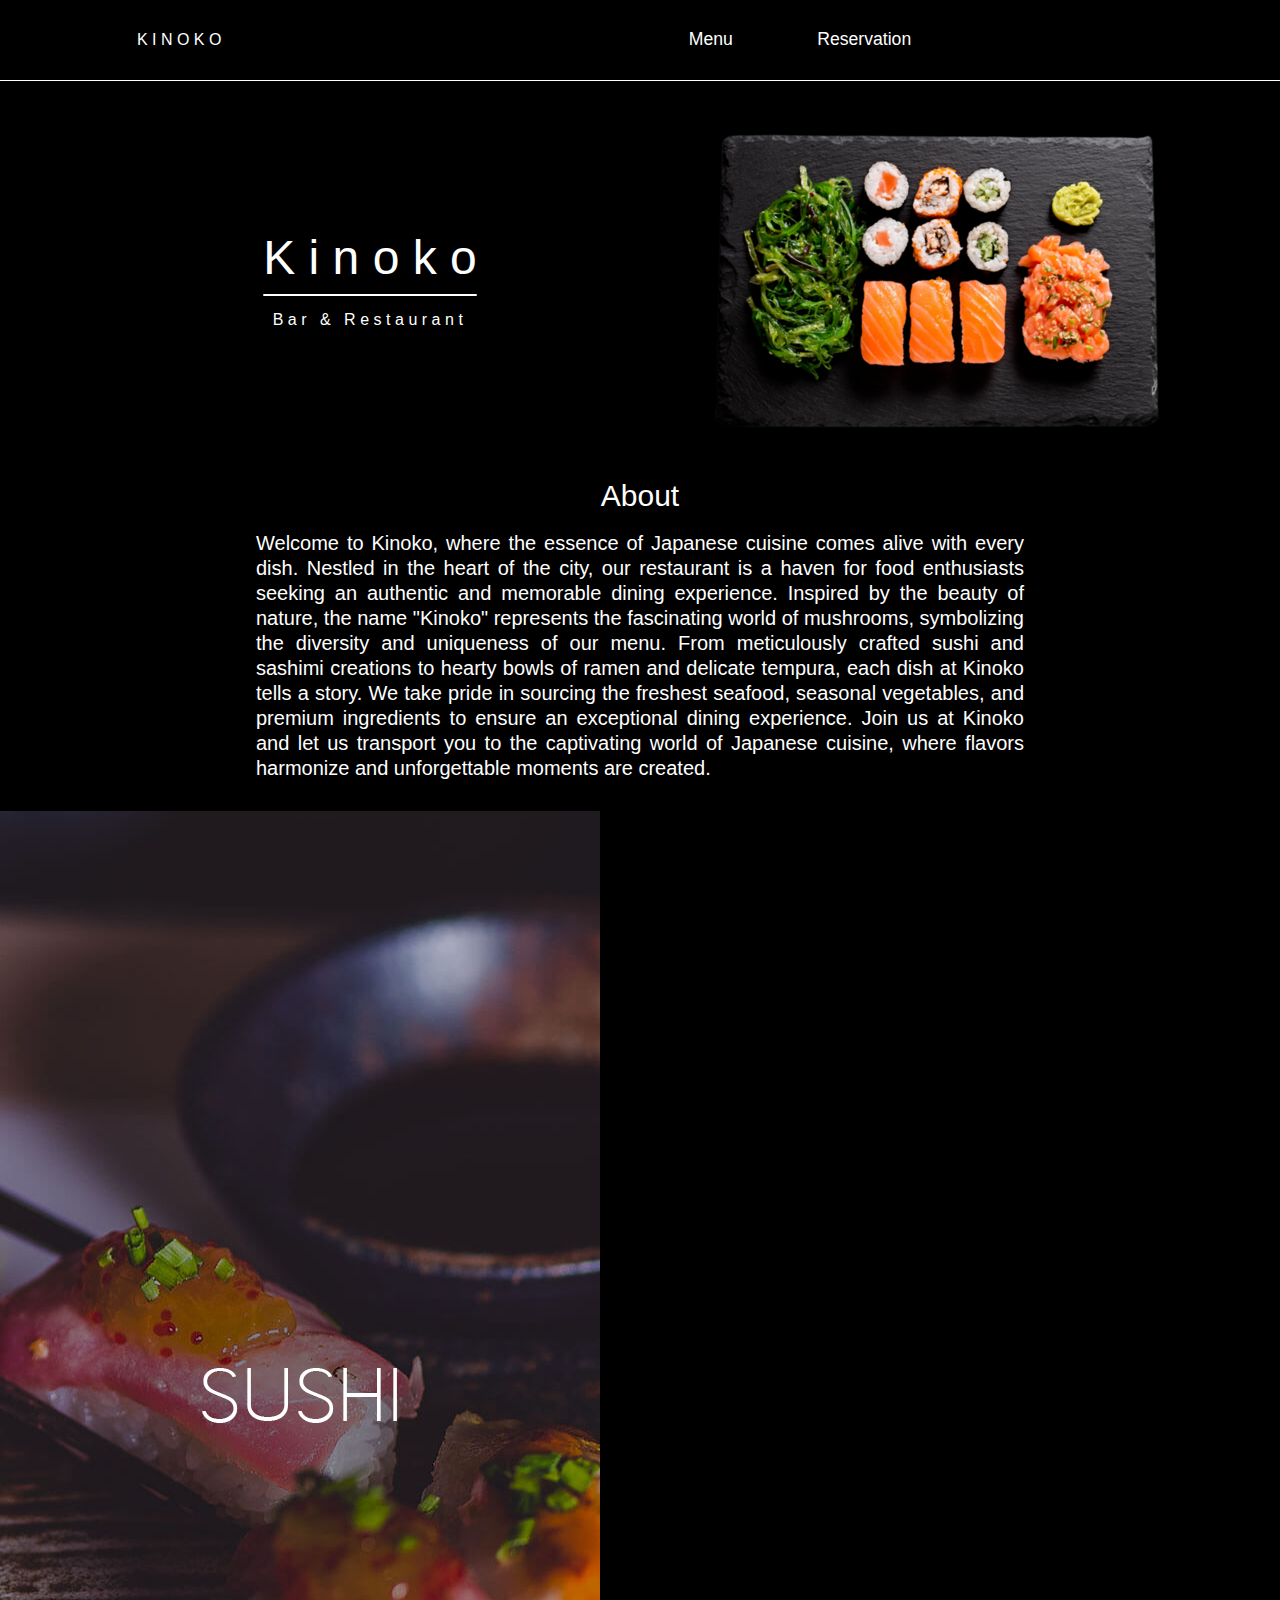
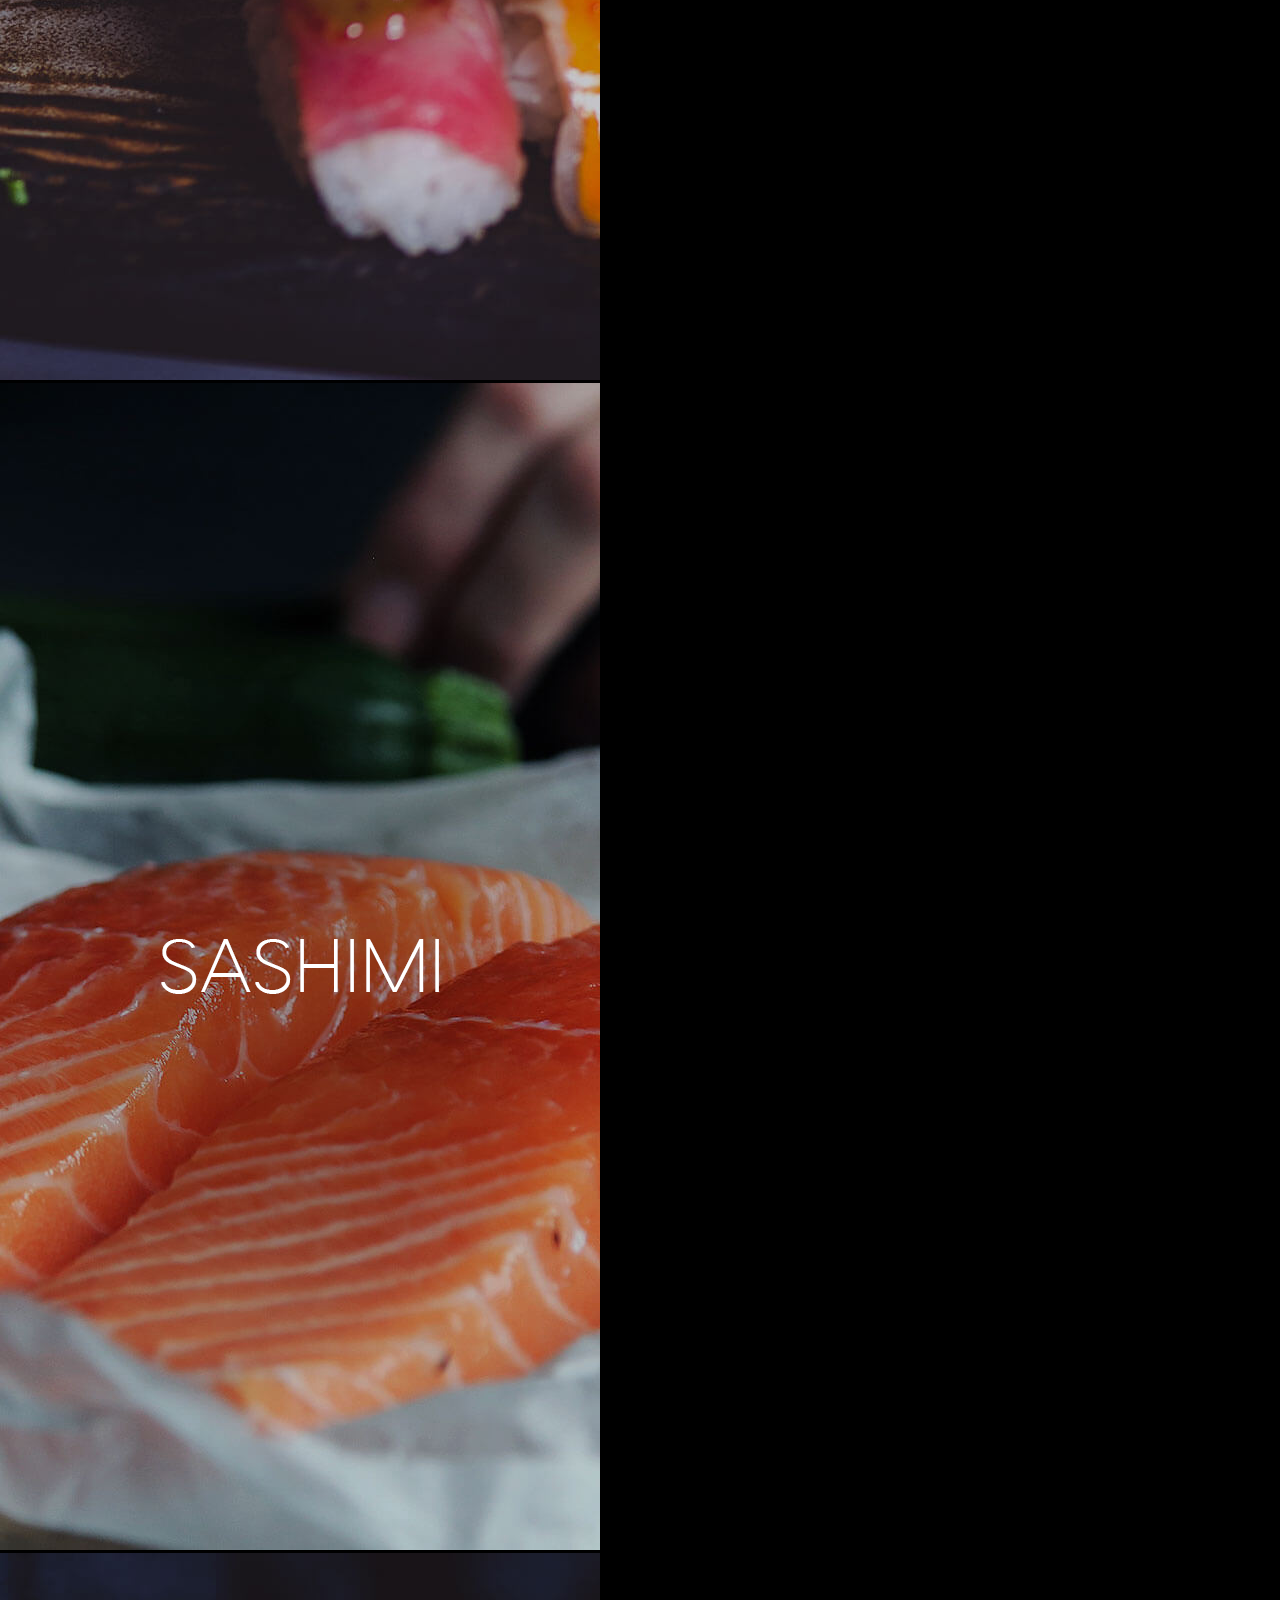
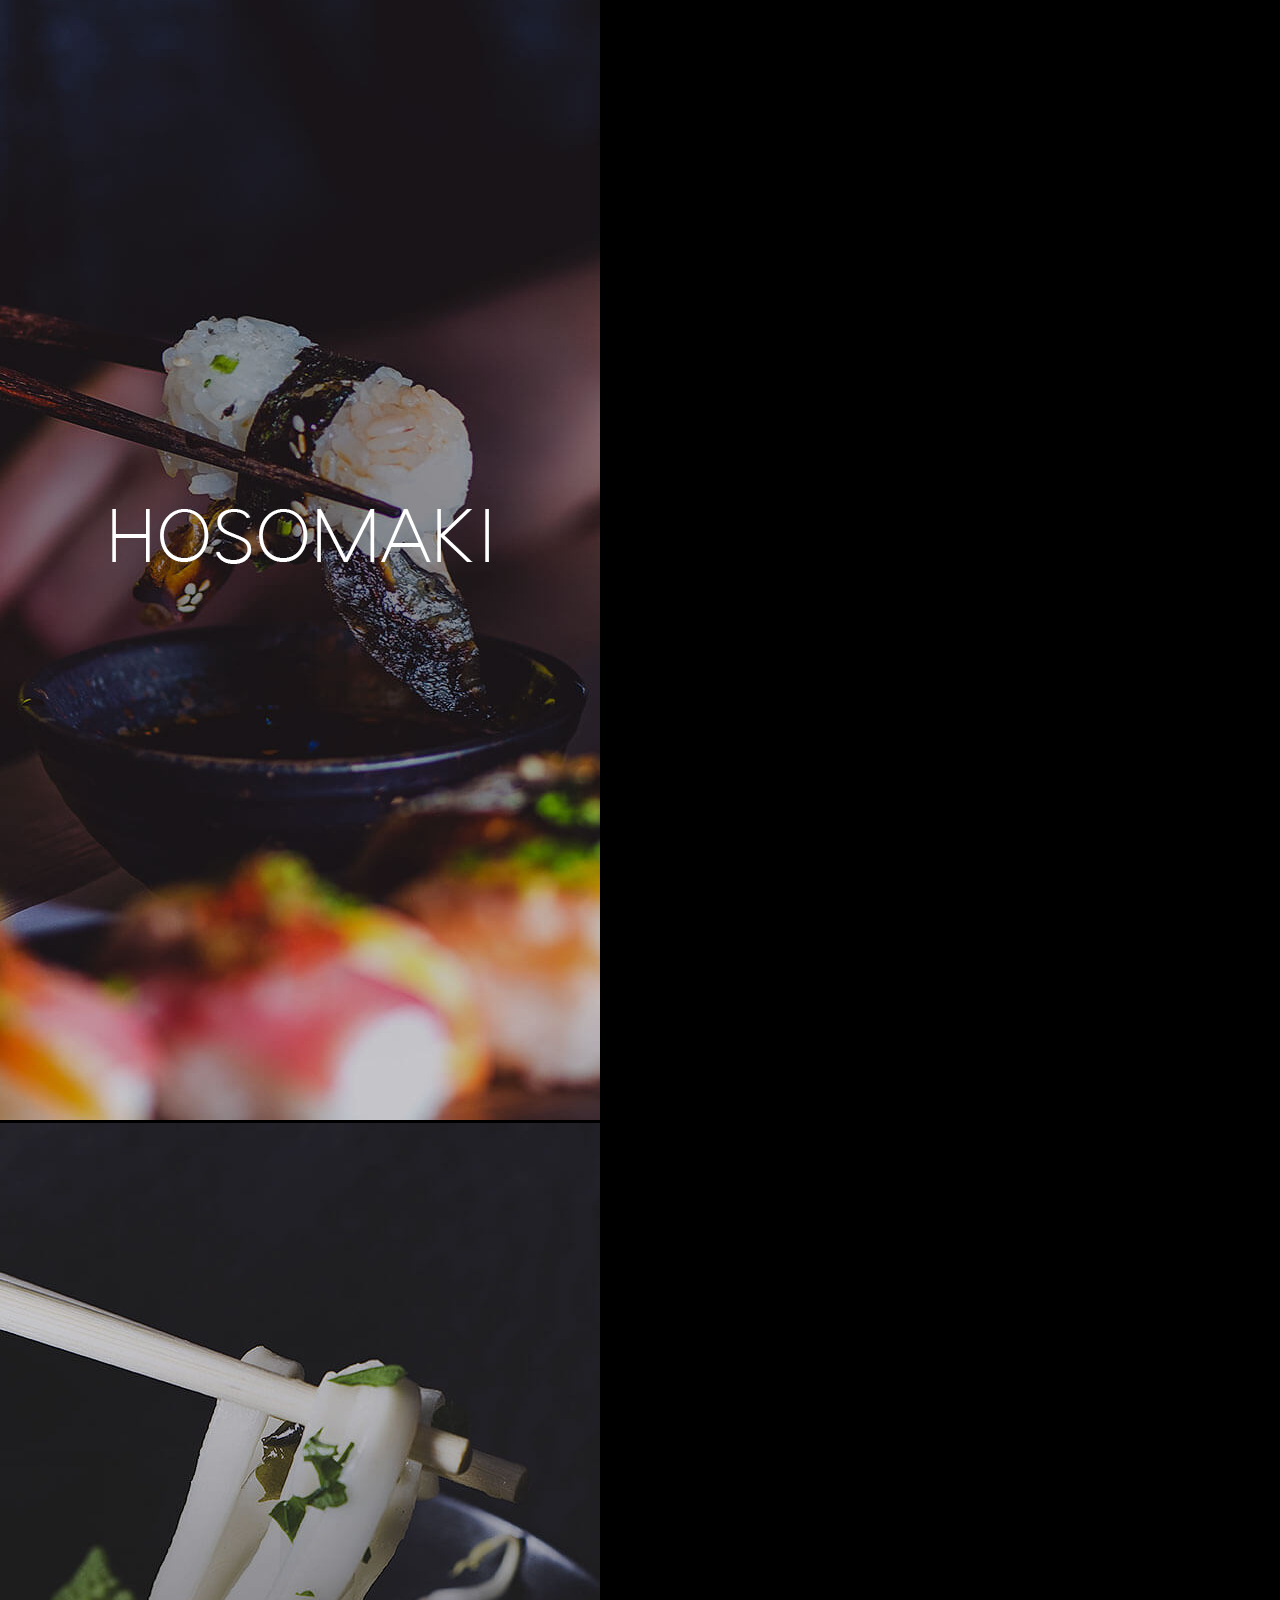
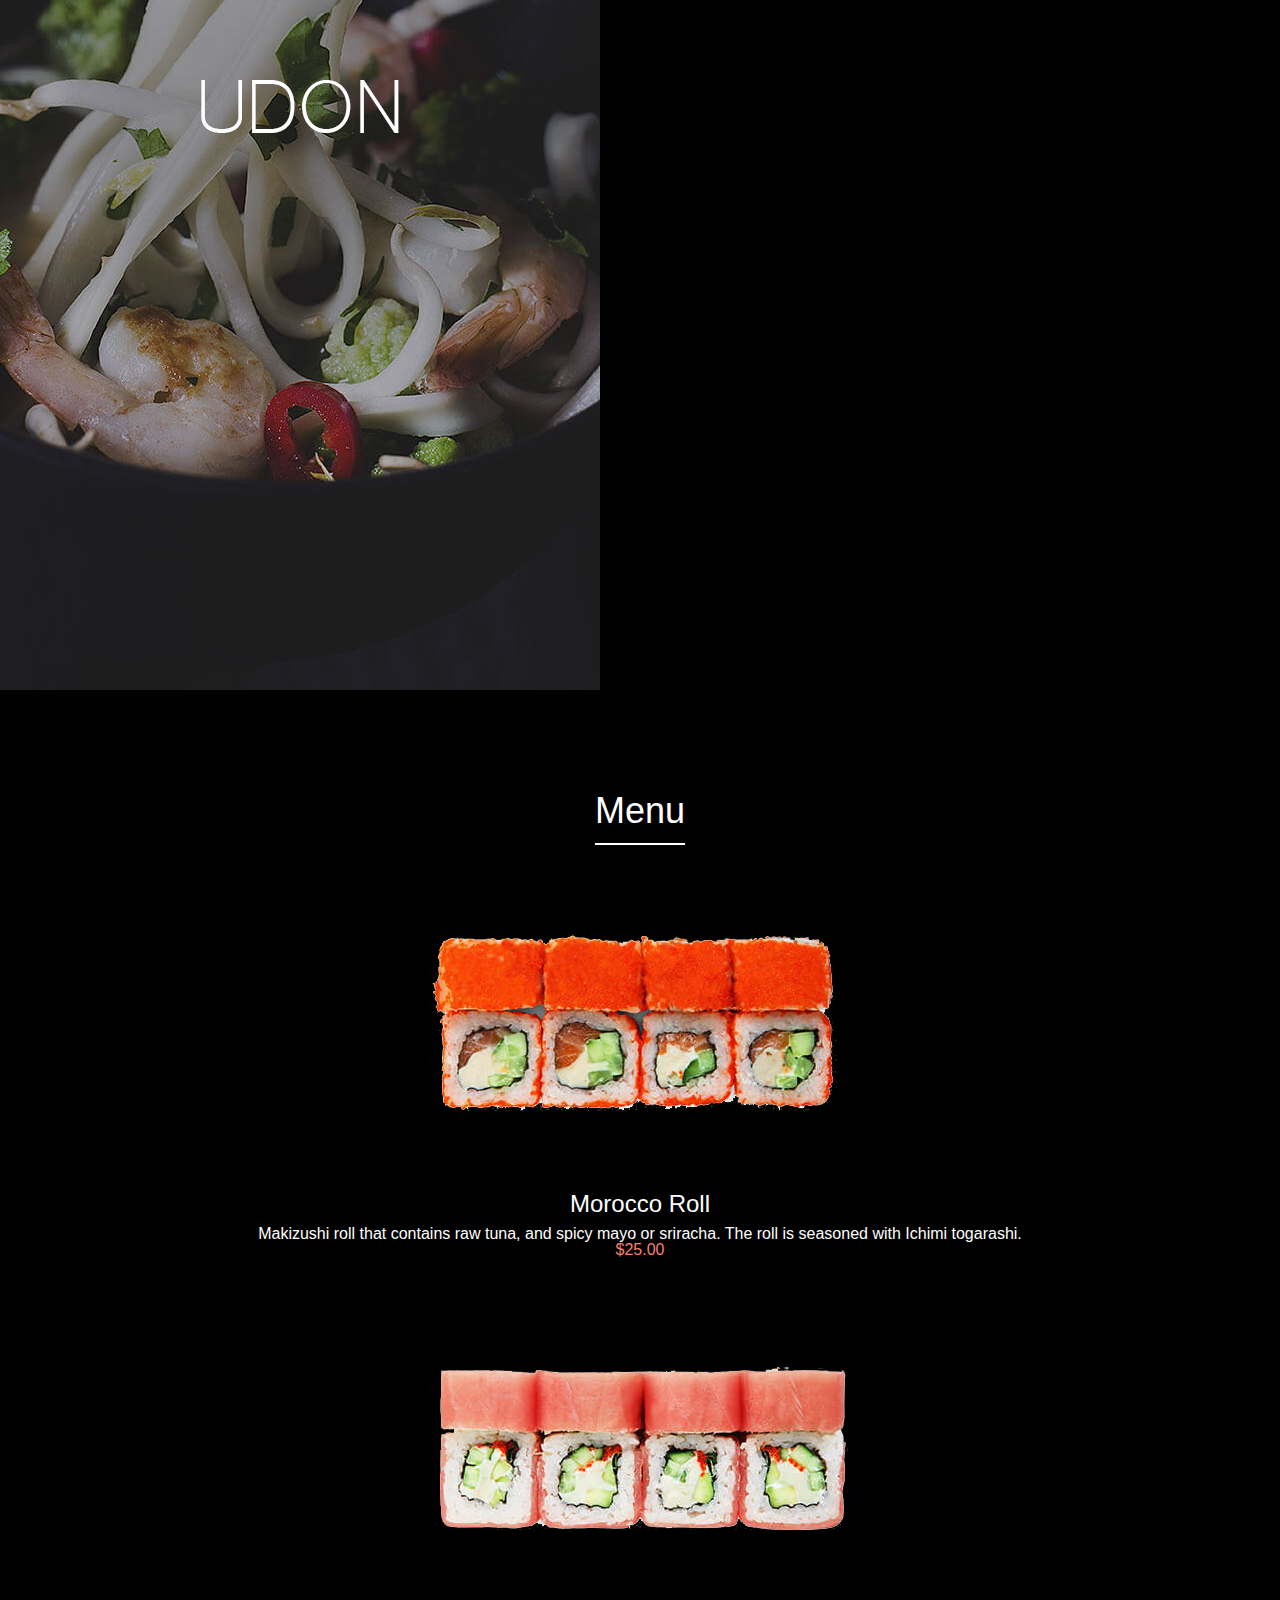
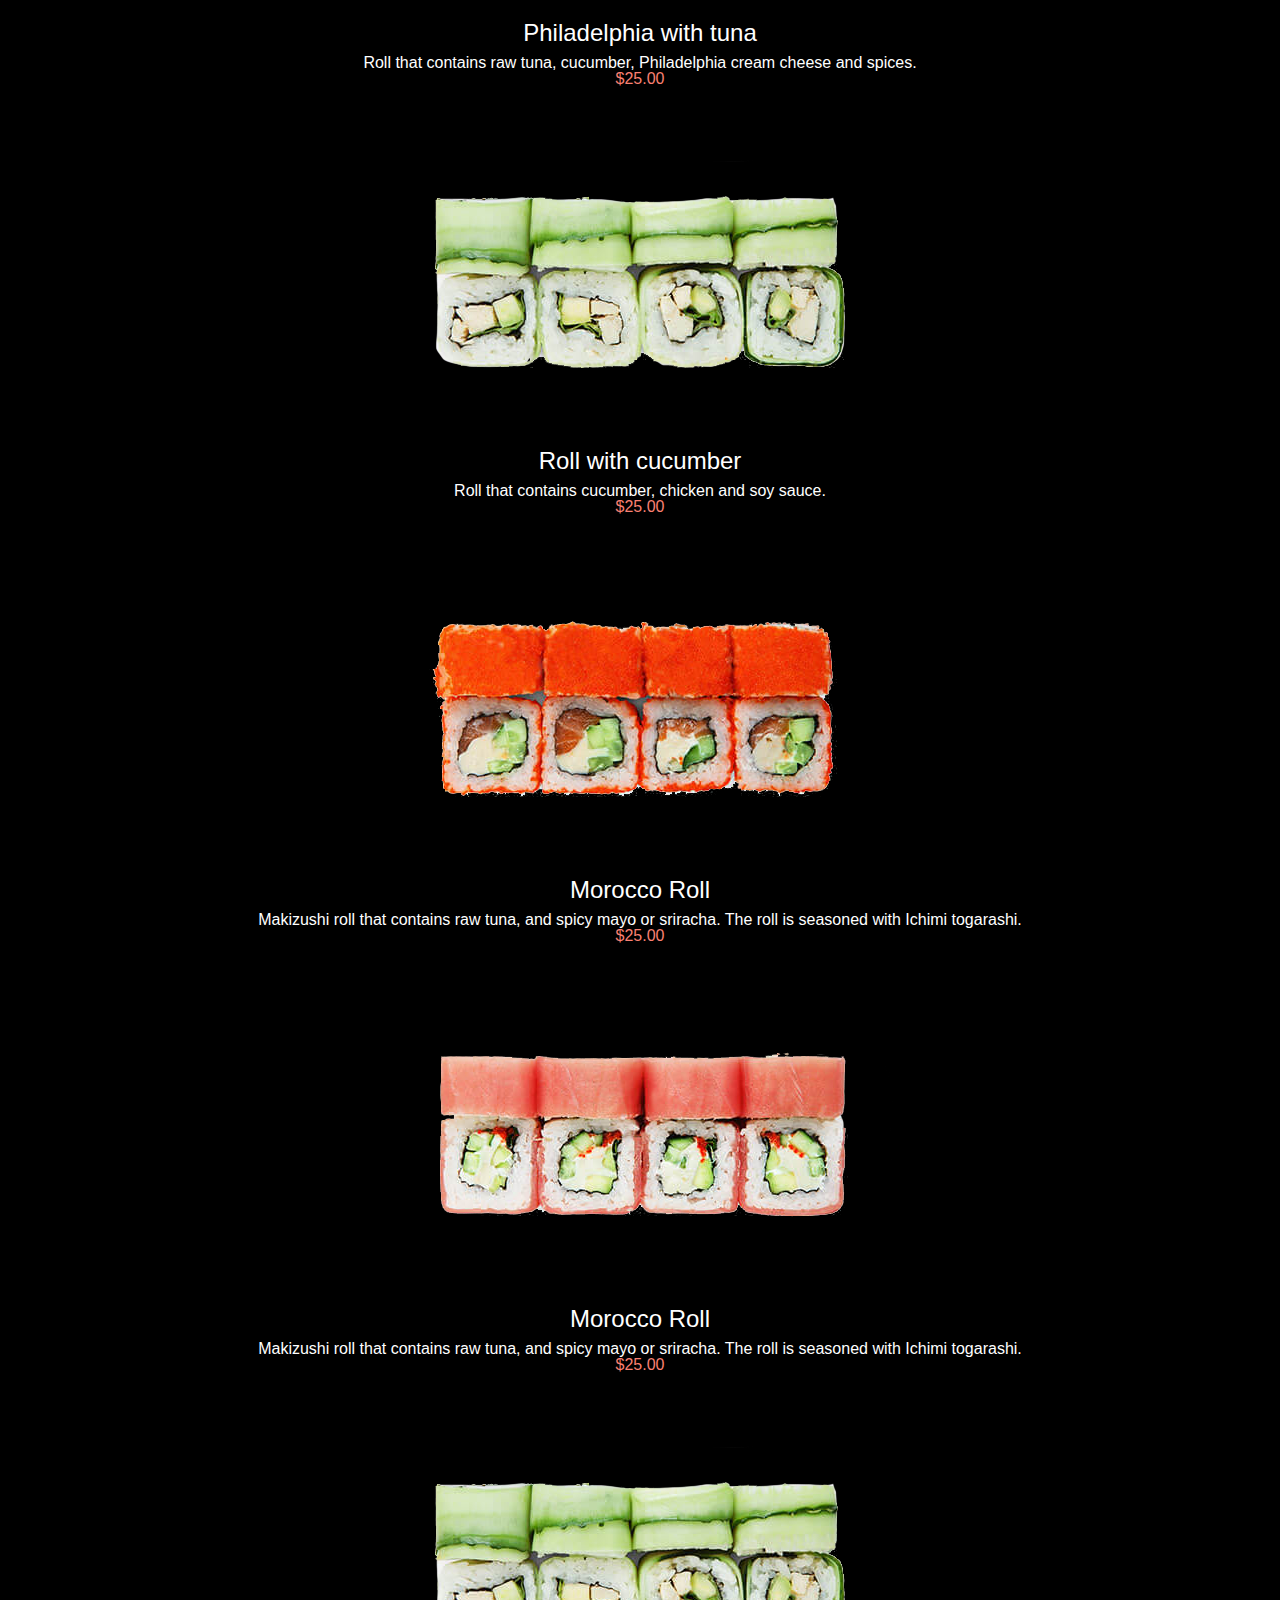
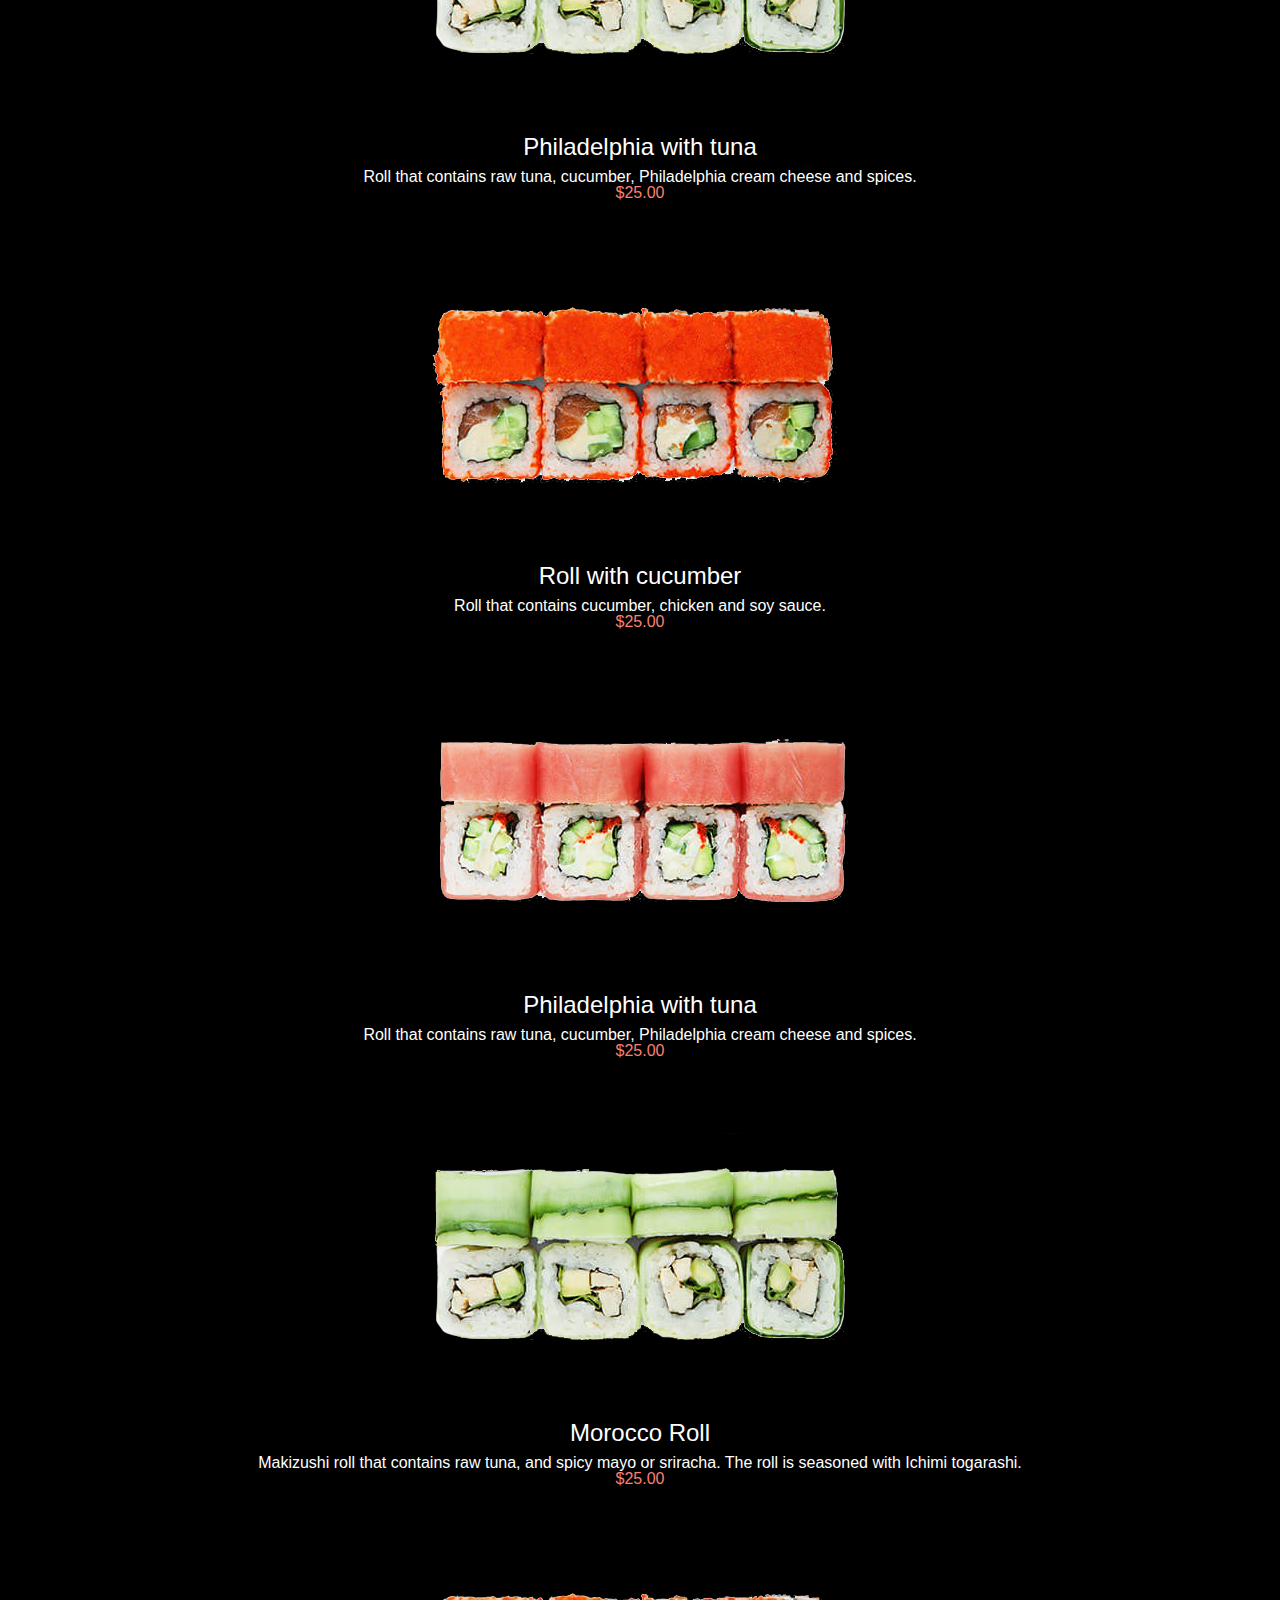
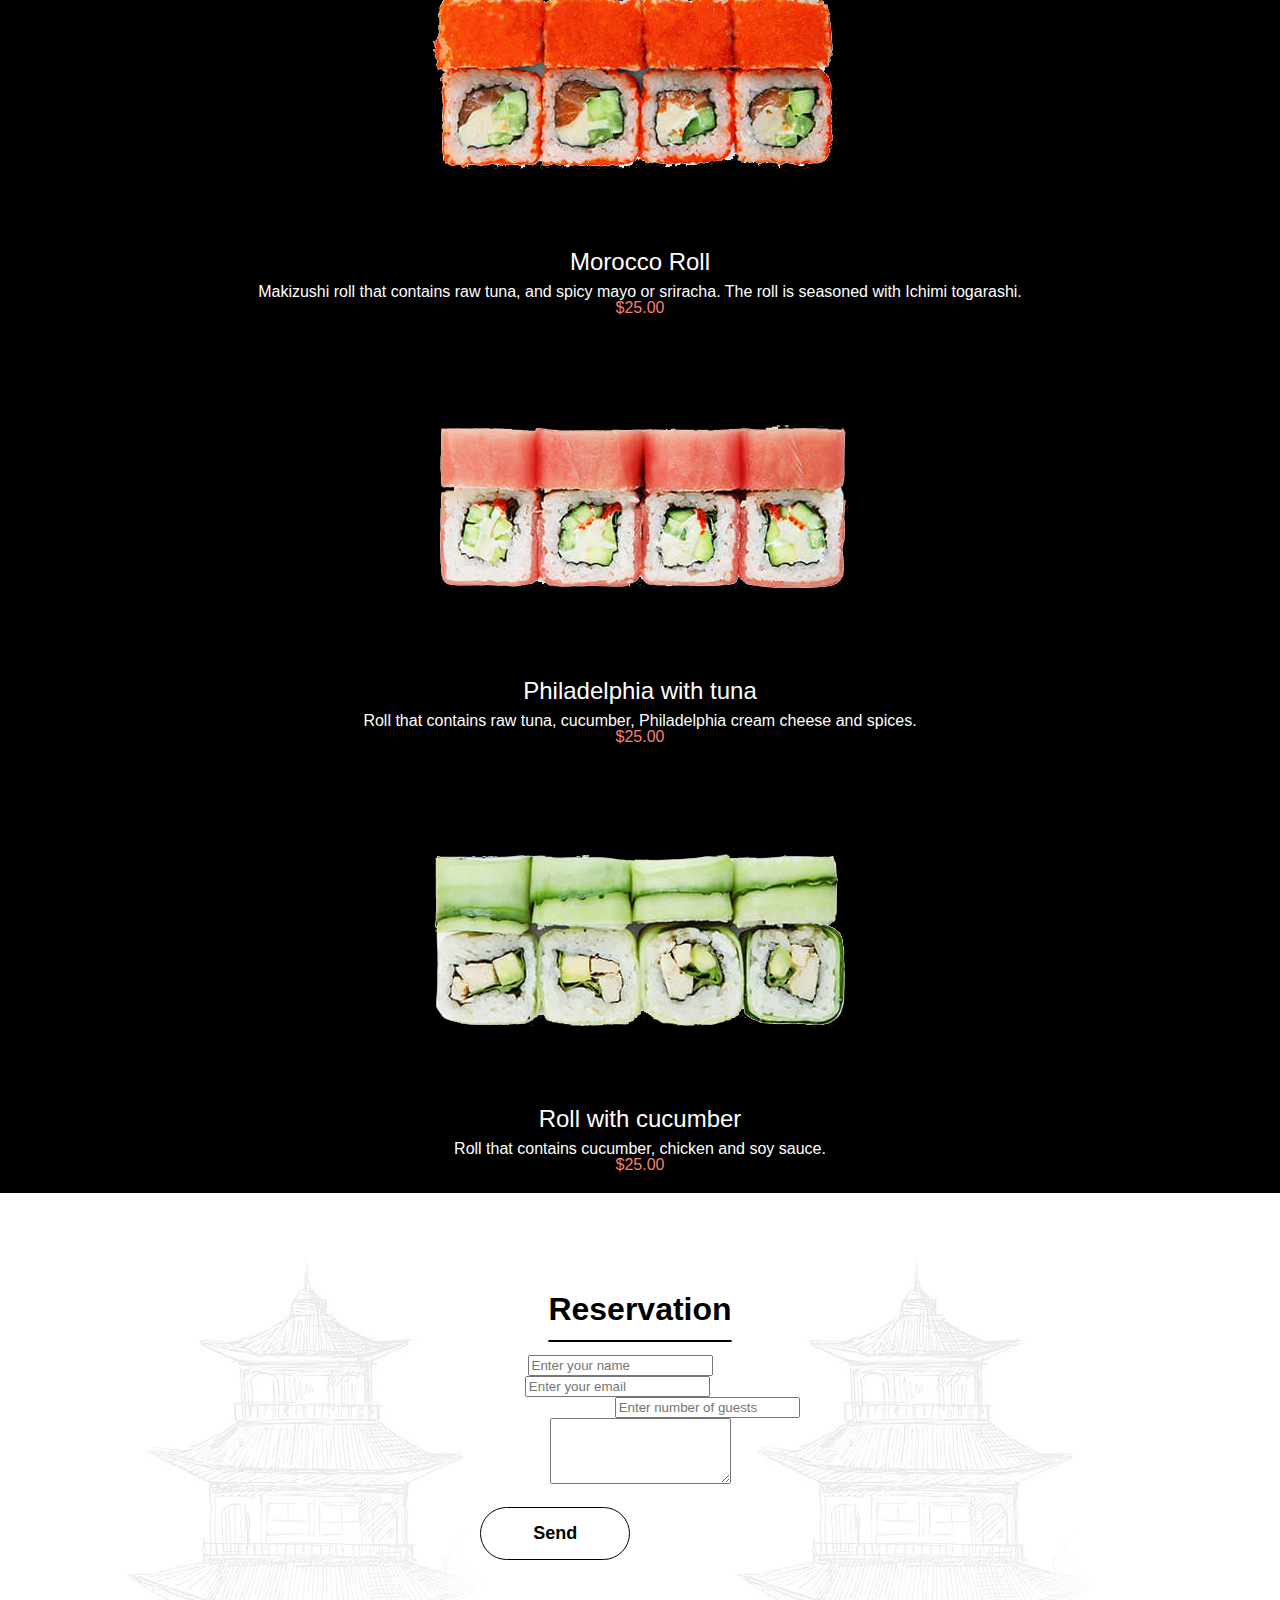
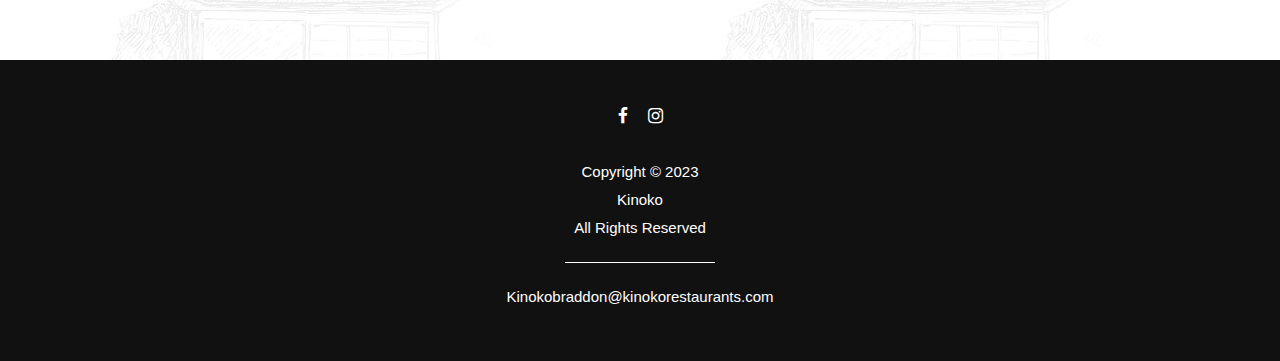
==== commit 45a6aa1c: "Bootstrap update 2" ====
--- a/index.html
+++ b/index.html
@@ -12,7 +12,7 @@
     <link href="https://cdn.jsdelivr.net/npm/bootstrap@5.3.0-alpha3/dist/css/bootstrap.min.css" rel="stylesheet" integrity="sha384-KK94CHFLLe+nY2dmCWGMq91rCGa5gtU4mk92HdvYe+M/SXH301p5ILy+dN9+nJOZ" crossorigin="anonymous">
                                
 </head>
-<body>
+<body class="body">
         <header class="header">
             <div class="brand">
                 <a href="index.html">K I N O K O</a> <!-- Main title -->
@@ -27,17 +27,44 @@
       <main>
         <div class="hero">
           <div> 
-            <h1>K i n o k o</h1> <!-- Main Title -->
+            <h1>K i n o k o</h1>
             <p>Bar & Restaurant</p>
           </div>
-            <img src="assets/images/hero2.png" alt="Restaurant Image"> <!-- Hero Image-->
+            <img src="assets/images/hero2.png" alt="Restaurant Image">
           </div>
           <div class="col-lg-12 col-md-12 col-sm-12">
             <h2>About</h2> <!-- About section -->
             <p>
               Welcome to Kinoko, where the essence of Japanese cuisine comes alive with every dish. Nestled in the heart of the city, our restaurant is a haven for food enthusiasts seeking an authentic and memorable dining experience. Inspired by the beauty of nature, the name "Kinoko" represents the fascinating world of mushrooms, symbolizing the diversity and uniqueness of our menu. From meticulously crafted sushi and sashimi creations to hearty bowls of ramen and delicate tempura, each dish at Kinoko tells a story. We take pride in sourcing the freshest seafood, seasonal vegetables, and premium ingredients to ensure an exceptional dining experience. Join us at Kinoko and let us transport you to the captivating world of Japanese cuisine, where flavors harmonize and unforgettable moments are created.</p>
             </div>
-          <div class="container2"> <!-- Images to display some of the food as a preview -->
+
+            <div class="container" id="container2">
+              <div class="row">
+                <div class="col-6 col-md-3">
+                  <div class="overlay">
+                    <img src="assets/images/sushiname.png" alt="sushi" class="img-fluid">
+                  </div>
+                </div>
+                <div class="col-6 col-md-3">
+                  <div class="overlay">
+                    <img src="assets/images/sashiminame.png" alt="sashimi" class="img-fluid">
+                  </div>
+                </div>
+                <div class="col-6 col-md-3">
+                  <div class="overlay">
+                    <img src="assets/images/hosomakiname.png" alt="hosomaki" class="img-fluid">
+                  </div>
+                </div>
+                <div class="col-6 col-md-3">
+                  <div class="overlay">
+                    <img src="assets/images/udonname.png" alt="udon" class="img-fluid">
+                  </div>
+                </div>
+              </div>
+            </div>
+            
+
+          <!-- <div class="container2"> 
               <div class="overlay">
                 <img src="assets/images/sushiname.png" alt="sushi">
               </div>
@@ -50,7 +77,7 @@
               <div class="overlay">
               <img src="assets/images/udonname.png" alt="udon">
             </div>
-          </div>
+          </div> -->
         <section class="menu"> <!-- Start of menu-->
           <h2 id="menu">Menu</h2>
           <div class="container-fluid">
@@ -132,7 +159,7 @@
           </div>
         </section>
 
-        <div class="container">
+        <div class="container" id="container">
           <div class="row">
             <div class="col-lg-6 offset-lg-3">
               <h3 id="reservation">Reservation</h3>
--- a/assets/styles.css
+++ b/assets/styles.css
@@ -44,7 +44,7 @@
 
 /* Global Styles */
 
-body {
+.body {
     font-family: 'Forzan', sans-serif;
     background-color: #000;
     color: #fff;
@@ -102,25 +102,21 @@
 
   /* Variations */
 
-  .container2{ /*This is styling the preview on the webite of the four different dishes*/
-    display: grid;
-    grid-template-columns: 1fr 1fr 1fr 1fr;
-    justify-items: center;
-    margin: 0 20% 0 20%;
+  #container2{ /*This is styling the preview on the webite of the four different dishes*/
     padding-bottom: 100px;
     grid-gap: 1em;
   }
 
-  .container2 img{ /*Setting the images percetnages and transition time when hovering*/
-    width: 100%;
-    height: 100%;
+  .container img{ /*Setting the images percetnages and transition time when hovering*/
+    /* width: 100%;
+    height: 100%; */
     transition: 0.3s;
   }
 
-  .container2 img:hover{ /*When the user hovers over the image is gets samller by 10%*/
-    height: 90%;
-    justify-items: center;
-    align-items: center;
+  .container img:hover{ /*When the user hovers over the image is gets samller by 10%*/
+    /* height: 90%; */
+    /* justify-items: center;
+    align-items: center; */
     padding-top: 10%;
   }
 
@@ -193,12 +189,13 @@
 
   /* Reservation */
 
- .container{ /*Creating the reservation form section*/
+ #container{ /*Creating the reservation form section*/
   font-family: 'Forzan', sans-serif;
     background-image: url(./images/reservation.jpg); /*Applying the background image*/
     justify-content: center;
     justify-items: center;
     align-items: center;
+    background-color: white;
 }
 
 .container h3{ /*Styling the text*/
@@ -209,25 +206,6 @@
     padding: 100px 0 30px 0;
     text-decoration: underline 2px;
     text-underline-offset: 20px;
-}
-
-.form-control{ /*Aligning the form*/
-    /* display: flex;
-    flex-direction: column;
-    padding: 2vw 4vw;
-    width: 90%;
-    max-width: 600px;
-    border-radius: 10px; */
-}
-
-.form-control input, textarea{ /*Styling the input and text boxes*/
-    /* border: 0;
-    margin: 10px 0;
-    padding: 20px;
-    outline: none;
-    background: rgba(0, 0, 0, .8);
-    font-size: 16px;
-    color: white; */
 }
 
 .form-control input::placeholder, textarea::placeholder{ /*Styling the input and text boxes*/
@@ -313,24 +291,6 @@
 
 /*MEDIA QUERIES FOR ADJUTING SIZE ONTO DIFFERNT SCREENS*/
 
-@media(max-width:1400px){ /*Changing the 4 grid layout into a 3*/
-  .menu-grid {
-    grid-template-columns: 1fr 1fr 1fr;
-  }
-  .menu-card p {
-    font-size: 16px;
-    margin: 0px 20px 0px 20px;
-  }
-}
-
-@media(max-width:1200px){ /*Changing the 3 grid layout into a 2*/
-  .menu-grid {
-    display: grid;
-    grid-template-columns: 1fr 1fr;
-    /* grid-gap: 50px; */
-    margin: 0 10%
-  }
-}
 @media(max-width:830px){ /*Changing the header so the Kinoko is gone from the top left and the menu andreservation tabs are centered*/
   .brand {
     display: none;
@@ -338,21 +298,8 @@
   .header { 
     grid-template-columns: 1fr;
 }
-.container{ /*Changing the dishes from a row of 4 to rows of 2*/
-  grid-template-columns: 1fr 1fr;
-}
 }
 @media(max-width:700px){ /*Changing the 2 grid layout into a 1 */
-  .menu-grid {
-    display: grid;
-    grid-template-columns: 1fr;
-    grid-gap: 50px;
-    margin: 0 10%
-  }
-  .menu-card p {
-    font-size: 16px;
-    margin: 0px 30px 0px 30px;
-  }
   .hero h1 { /*Resting some margins on smaller screens*/
     margin-left: 0px;
   }
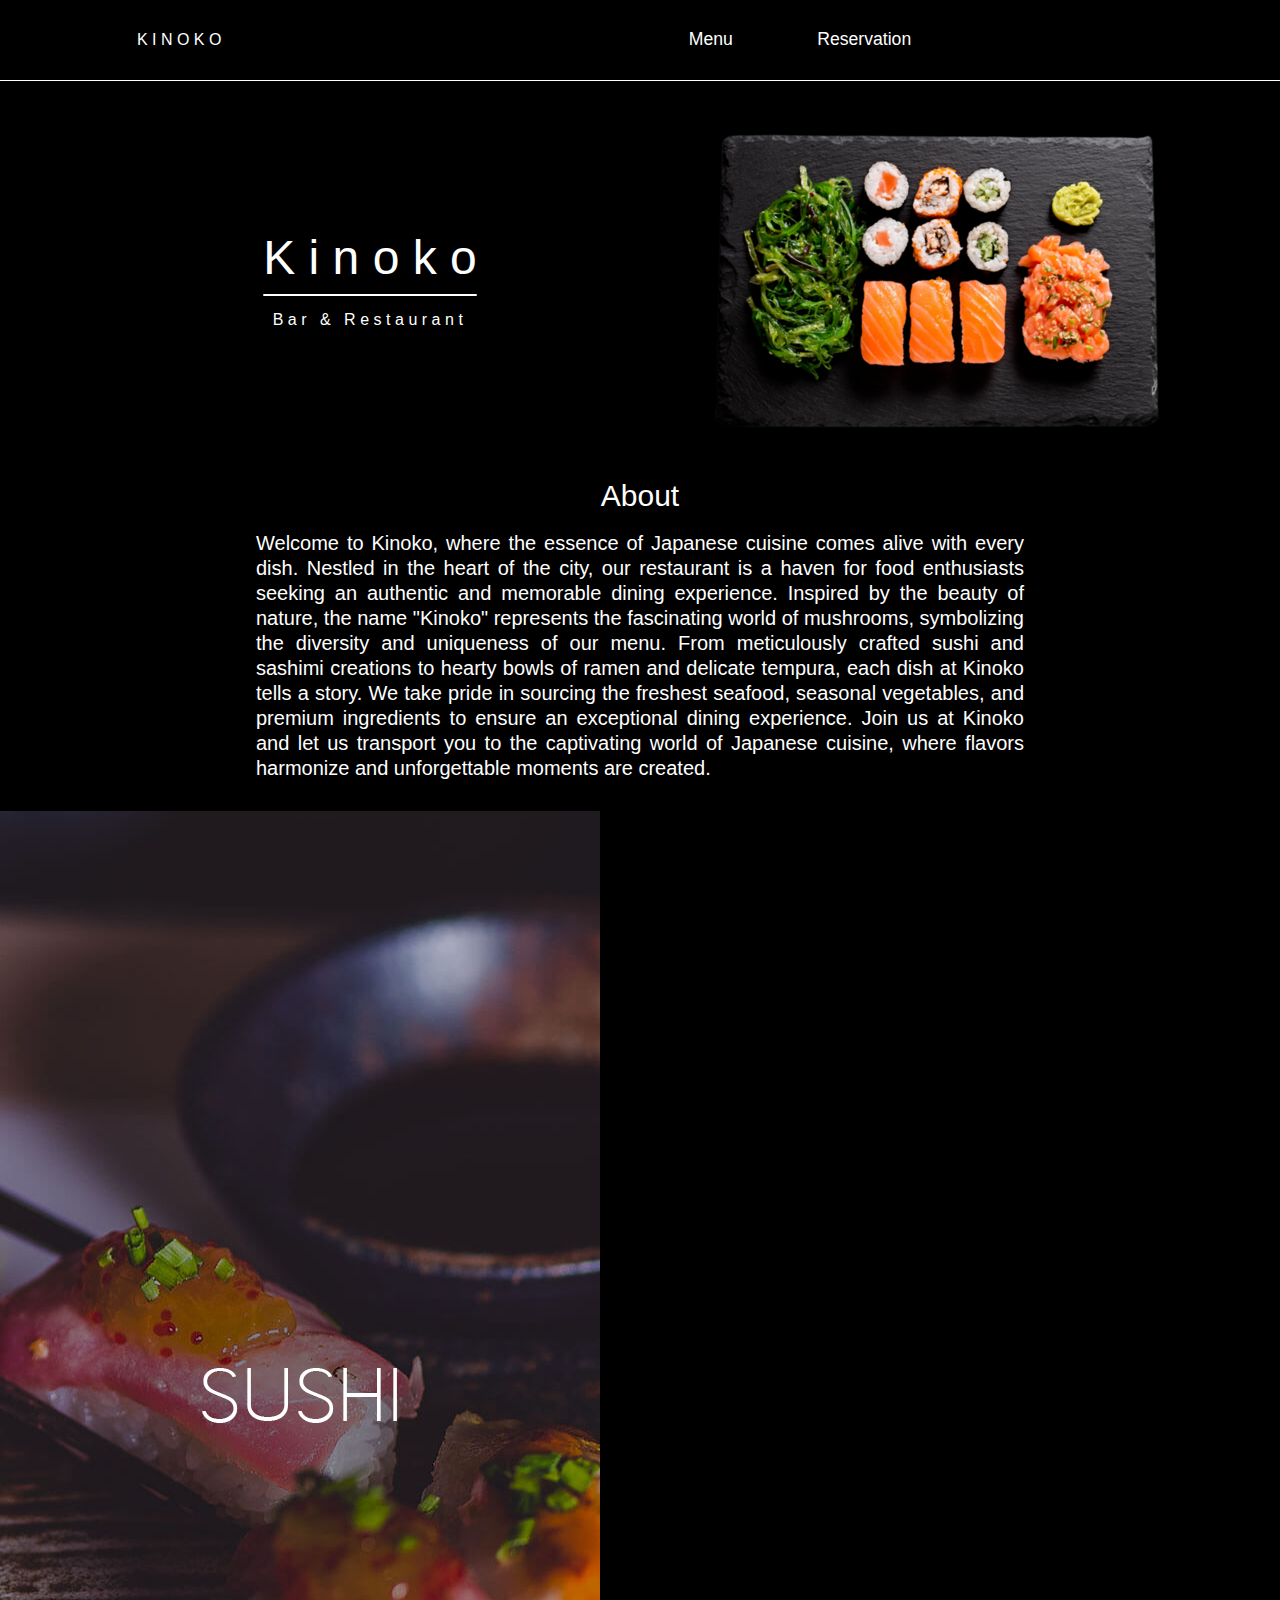
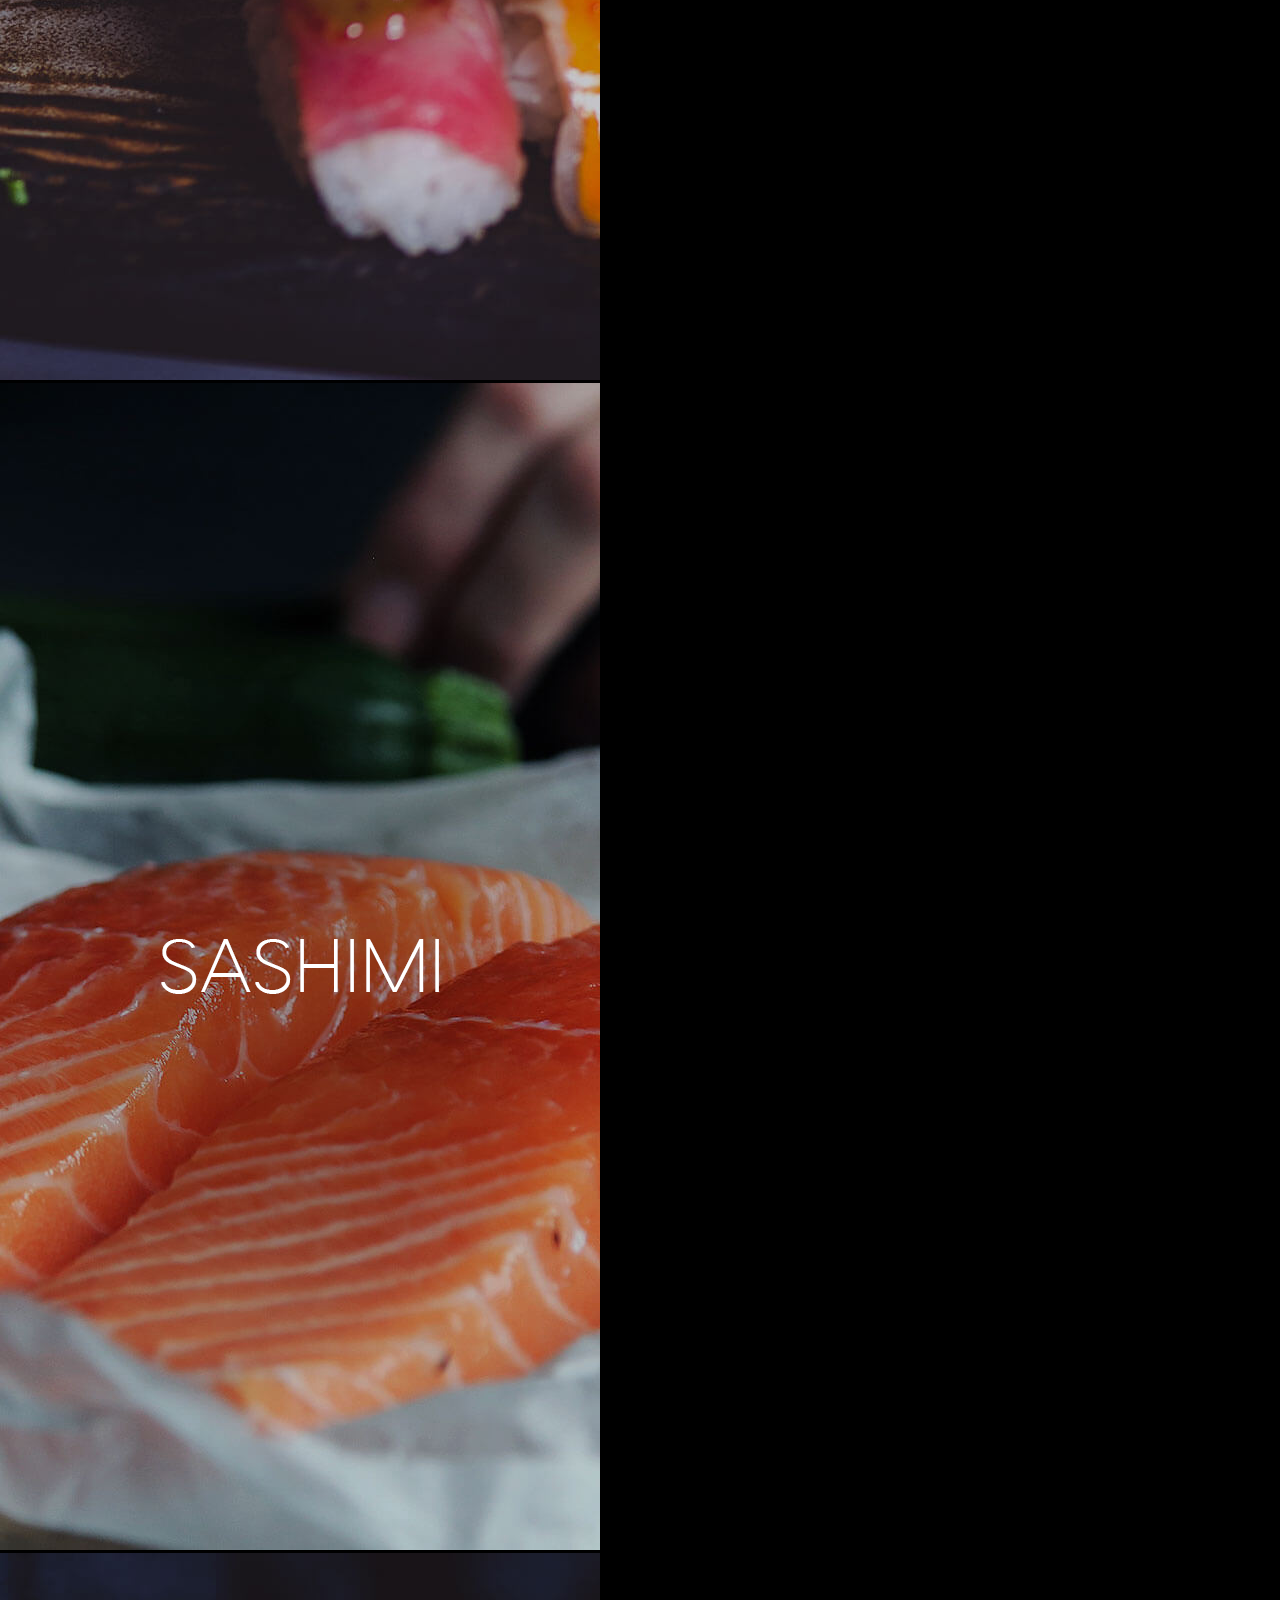
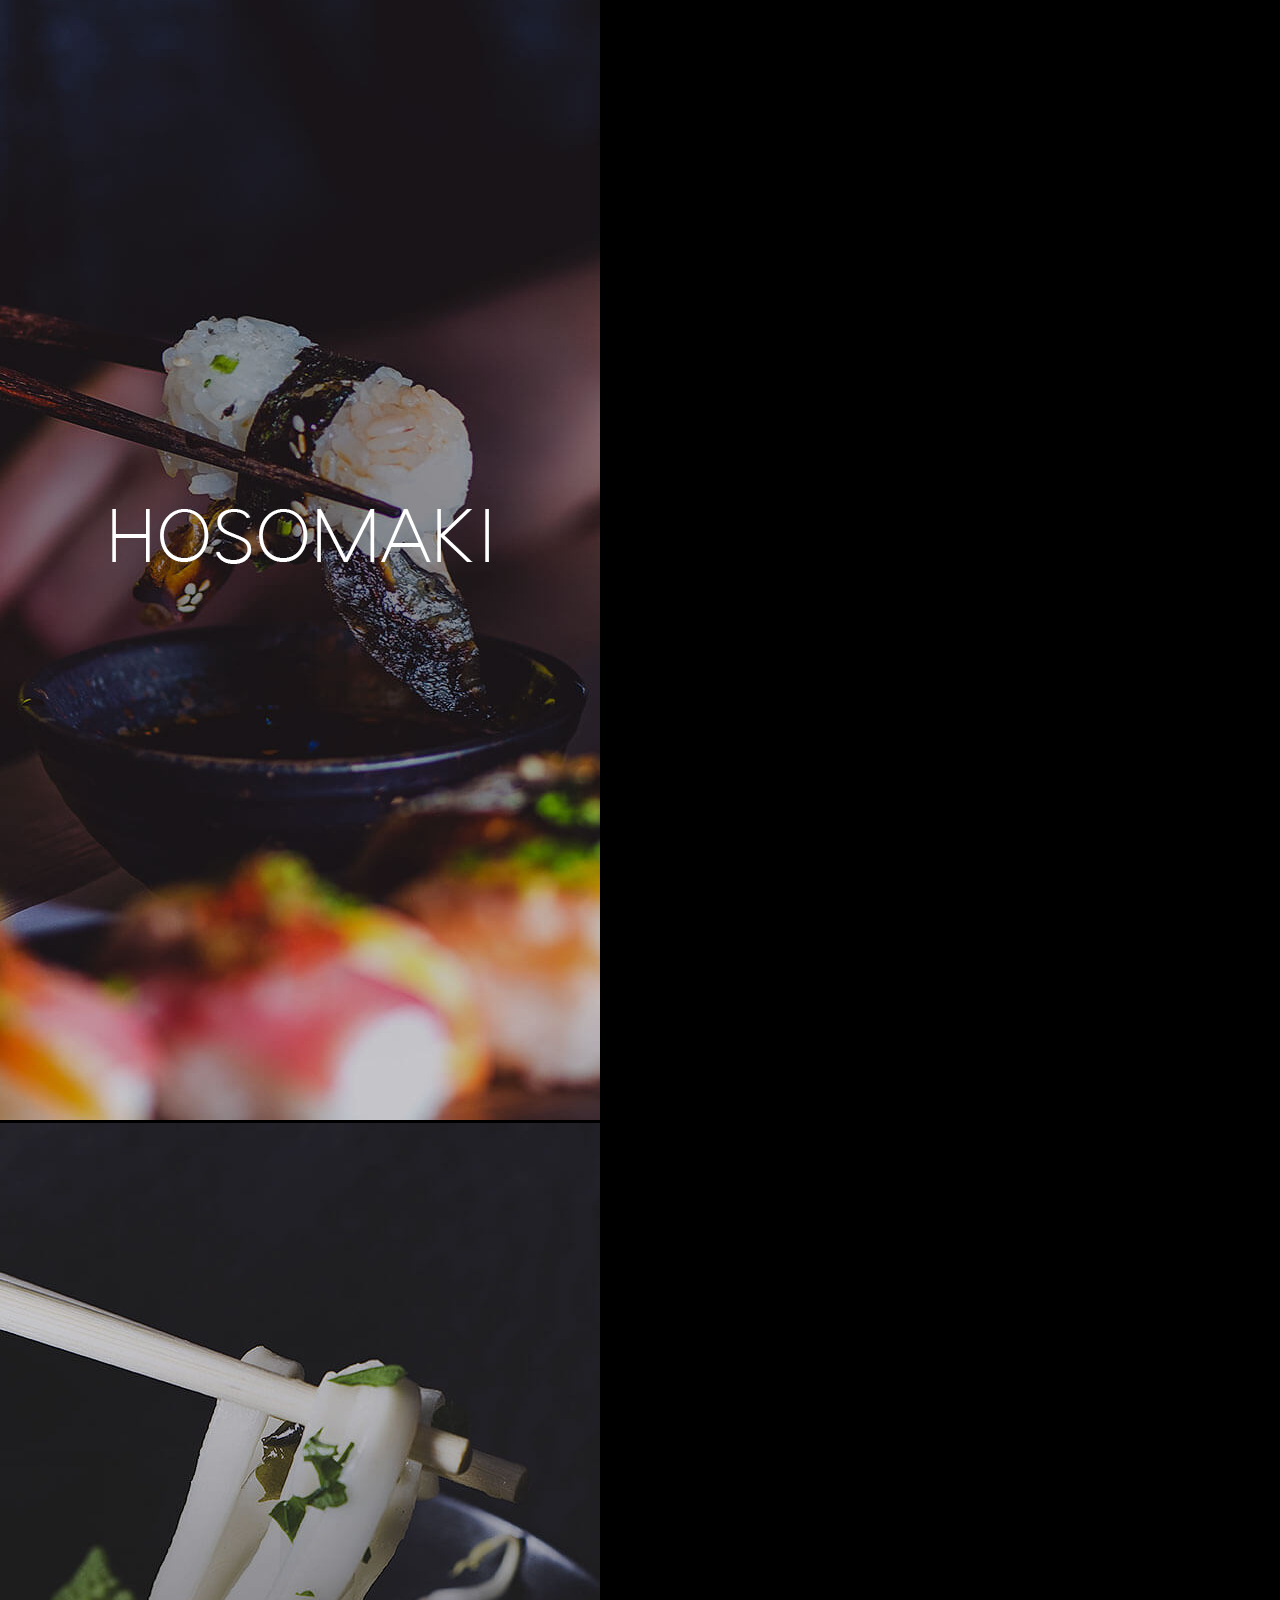
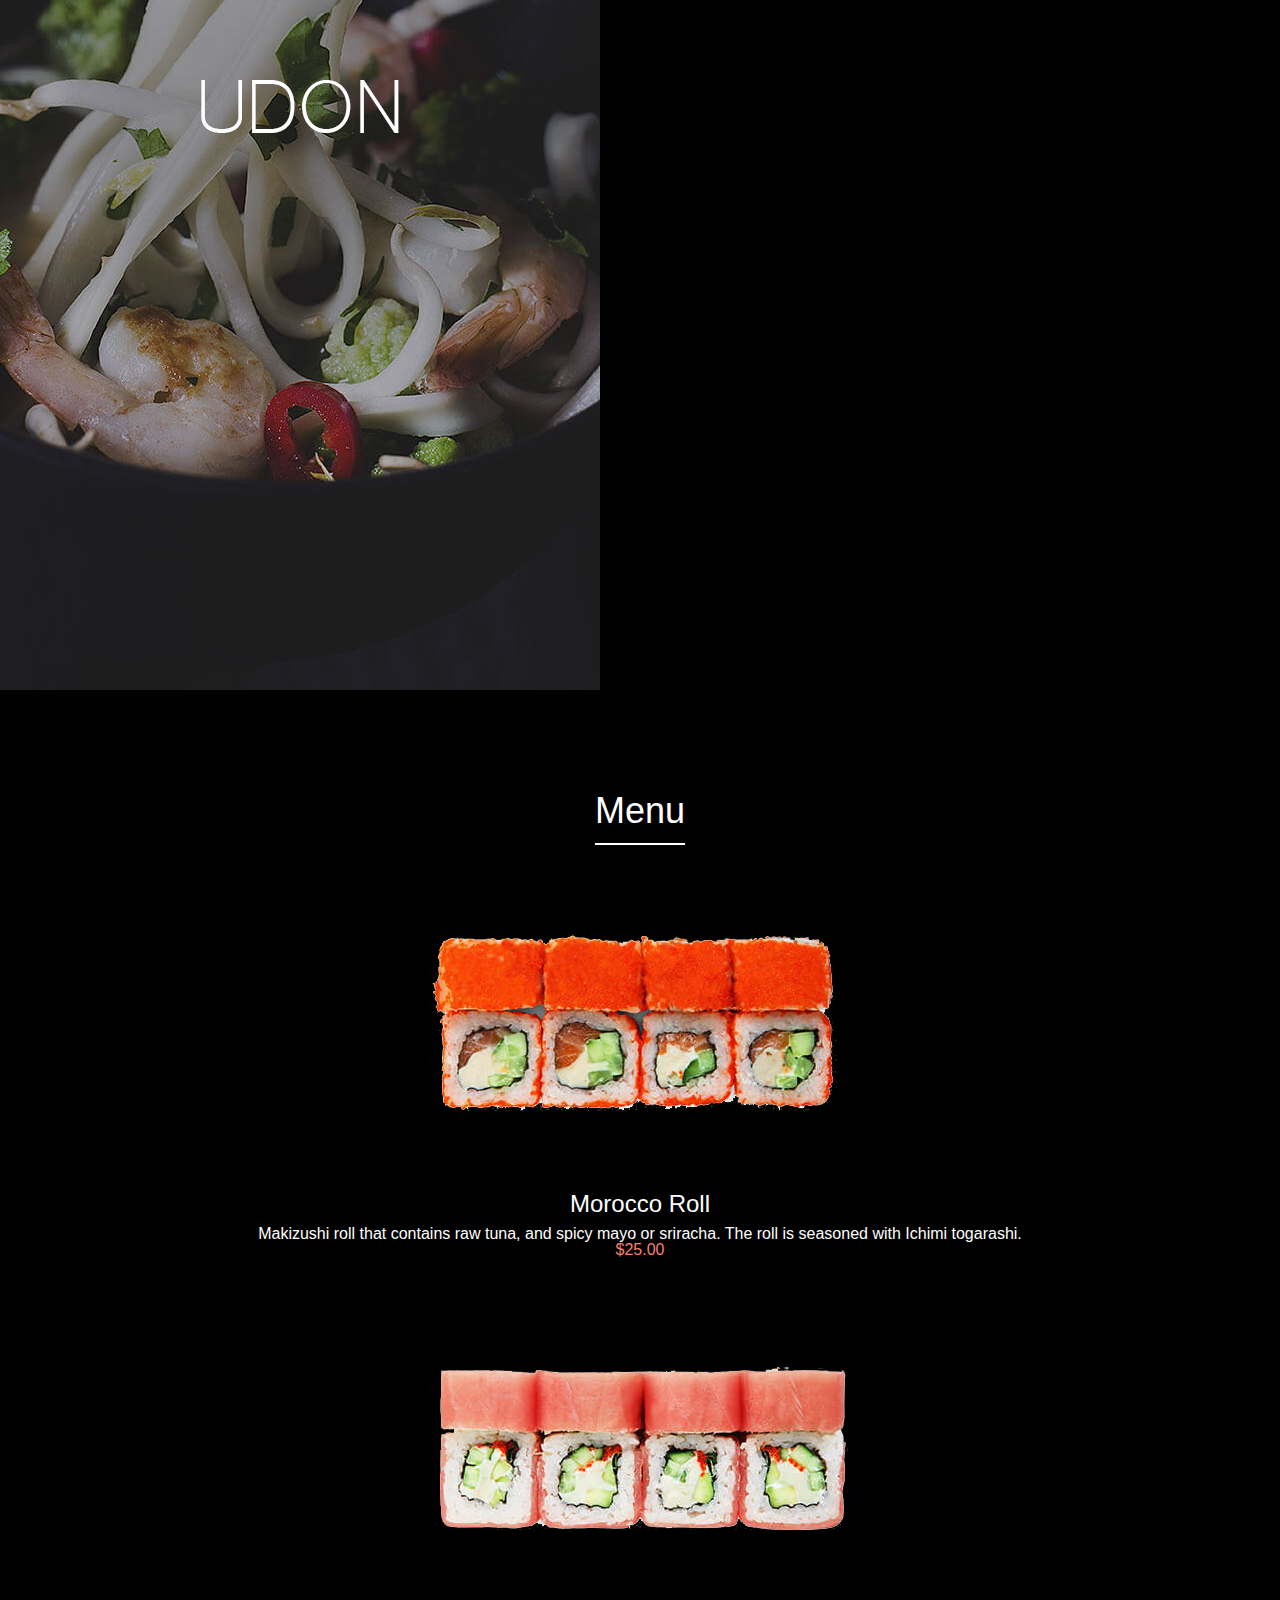
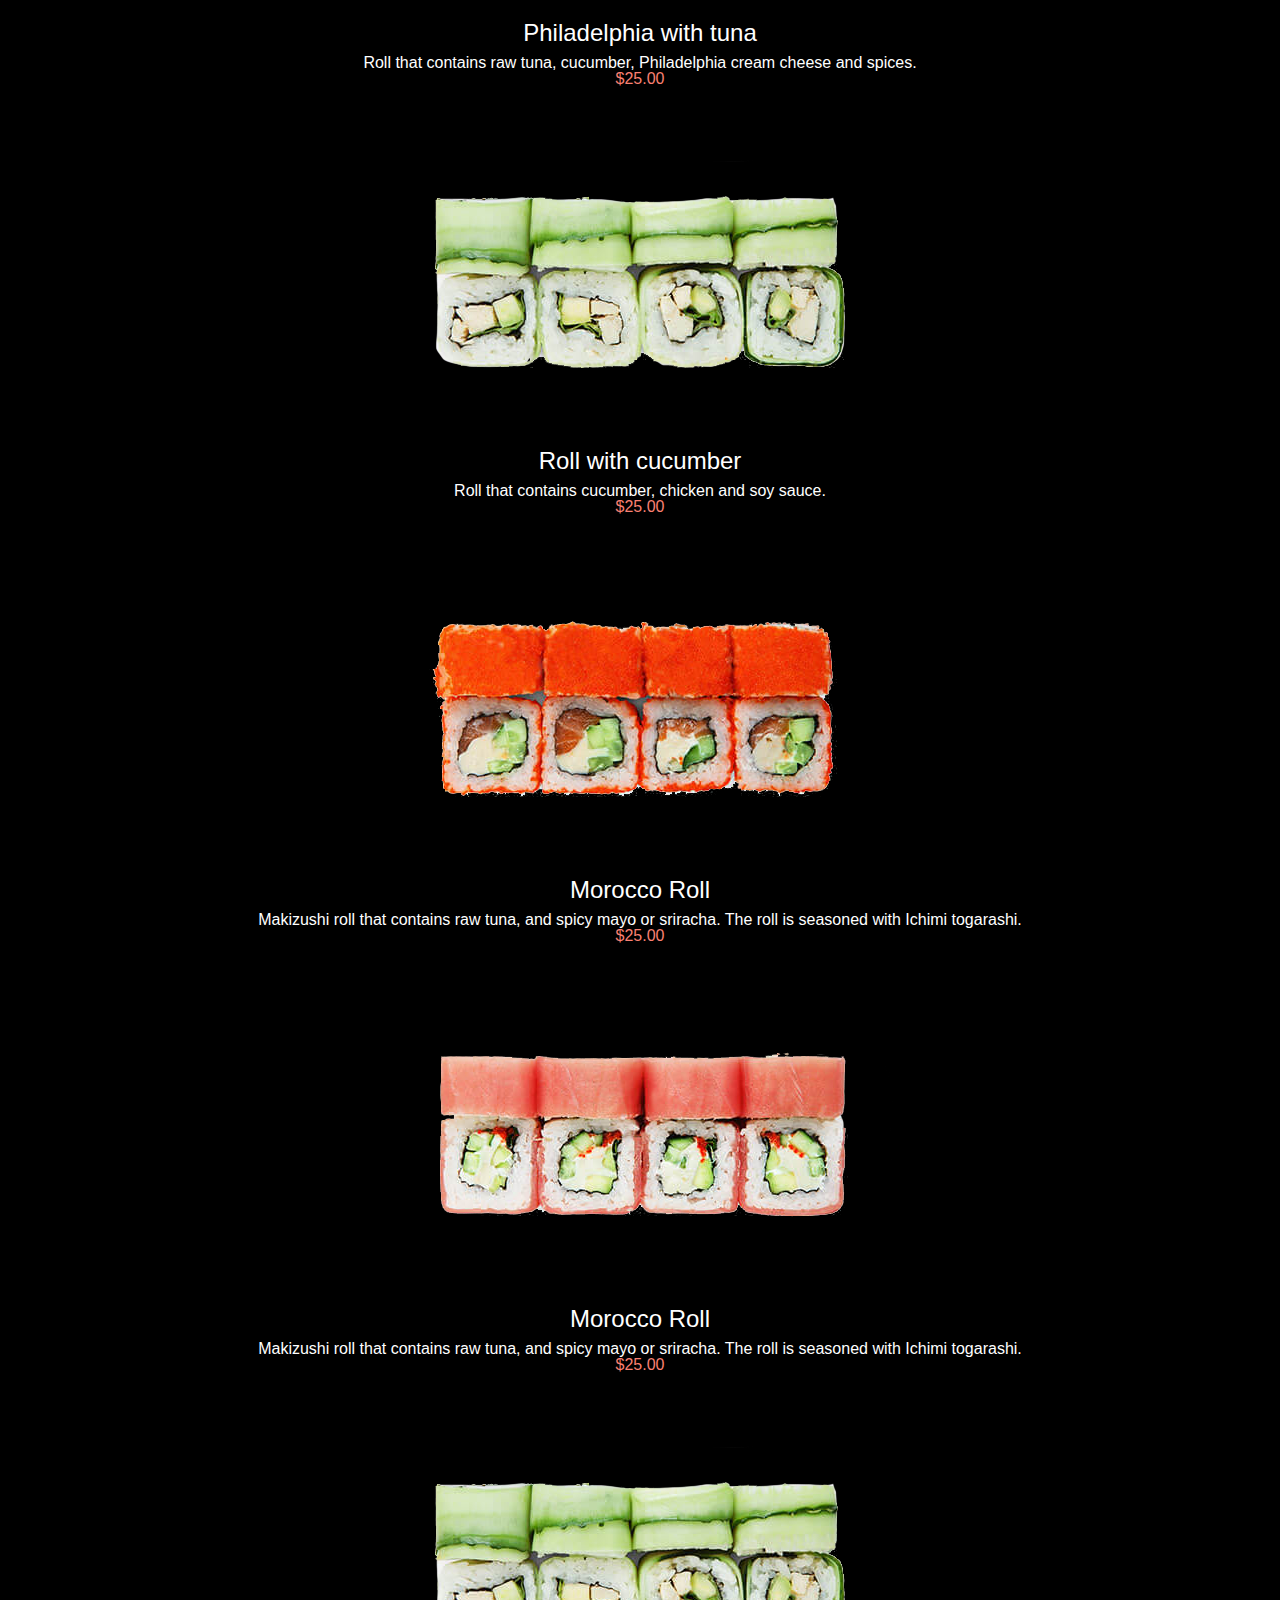
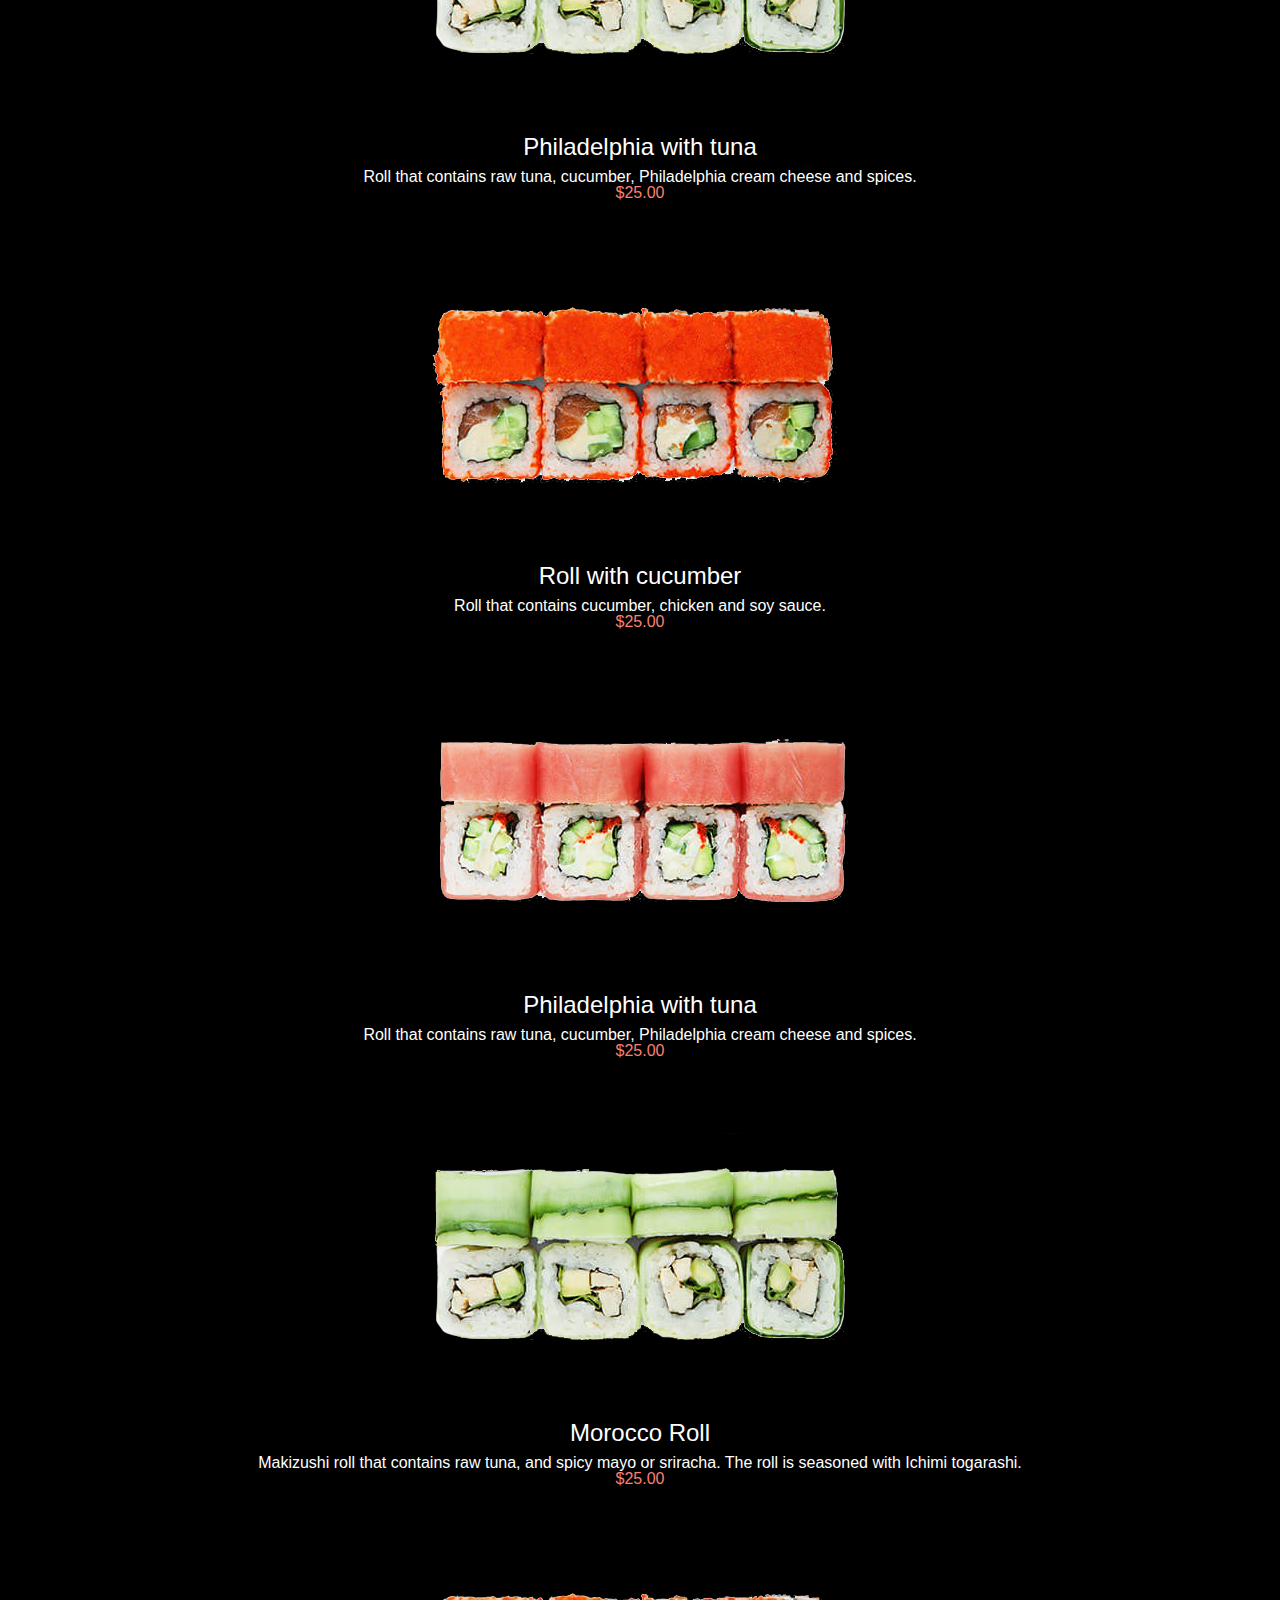
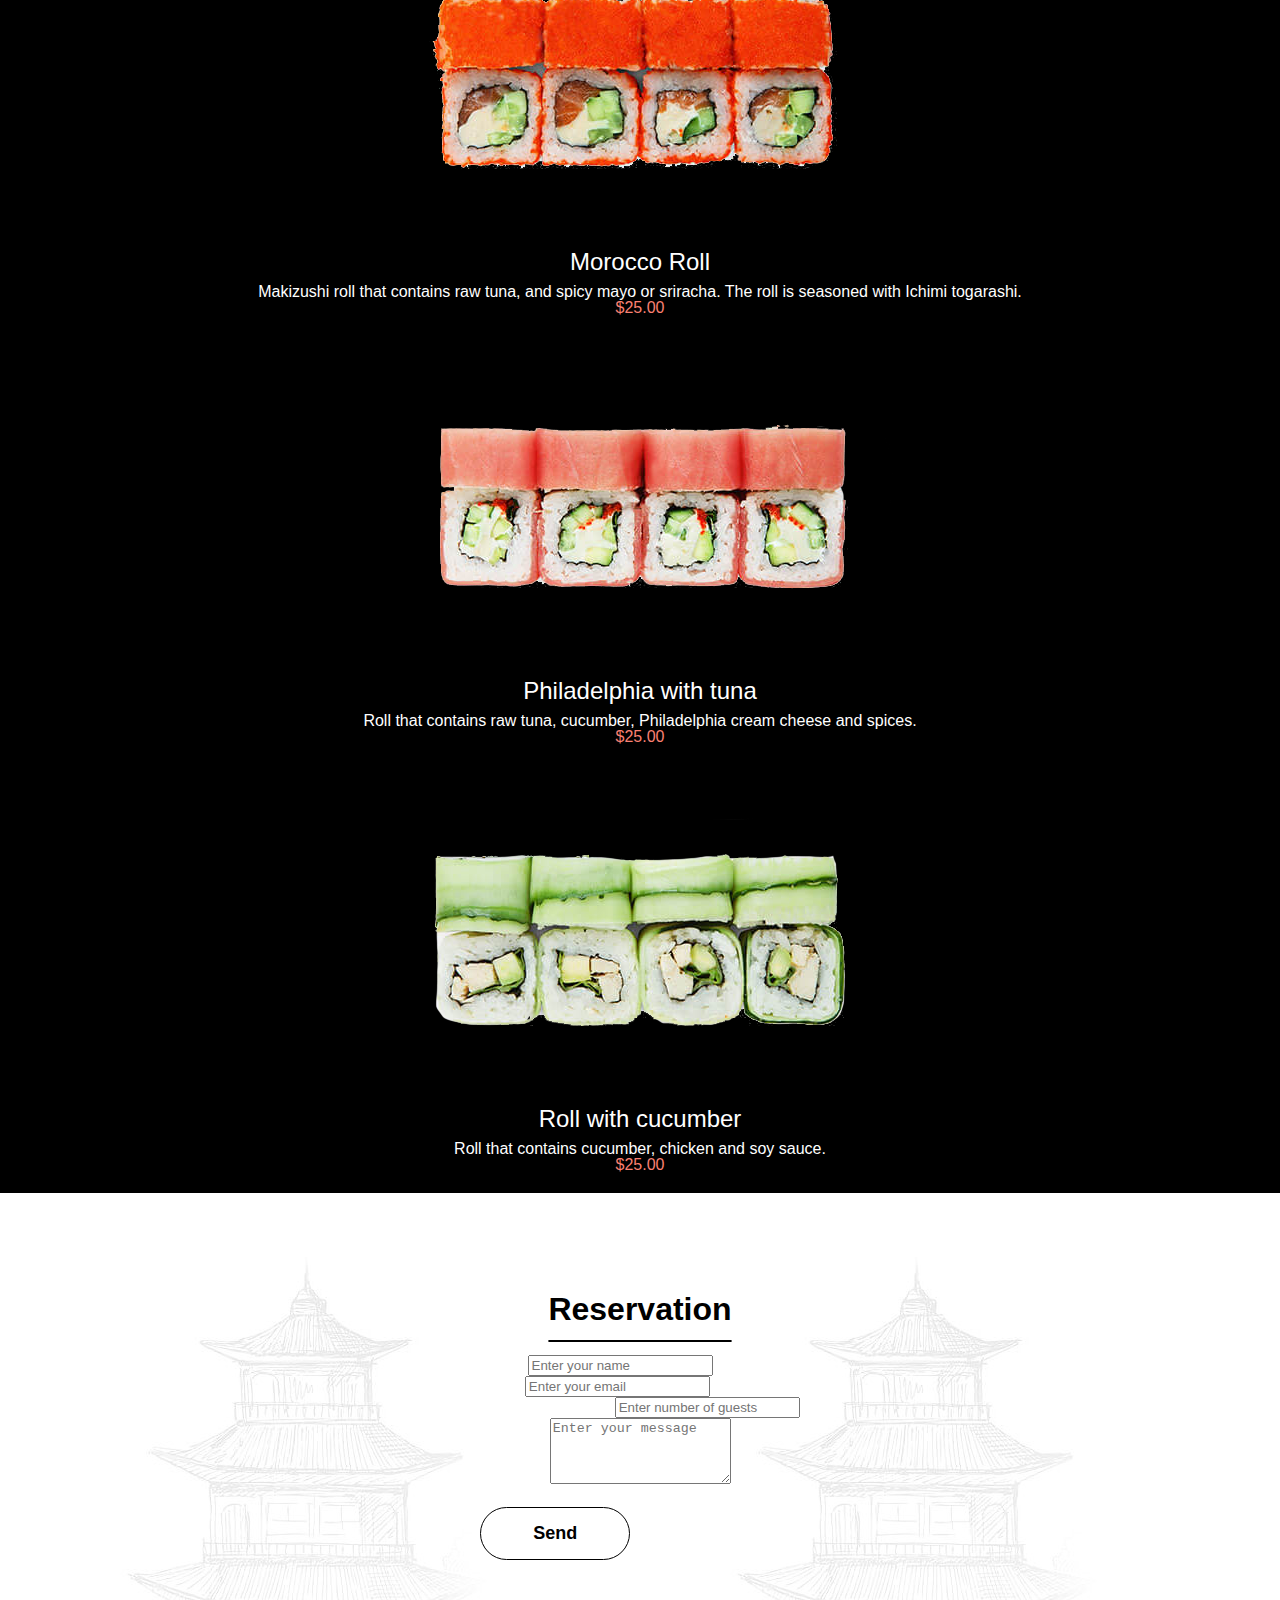
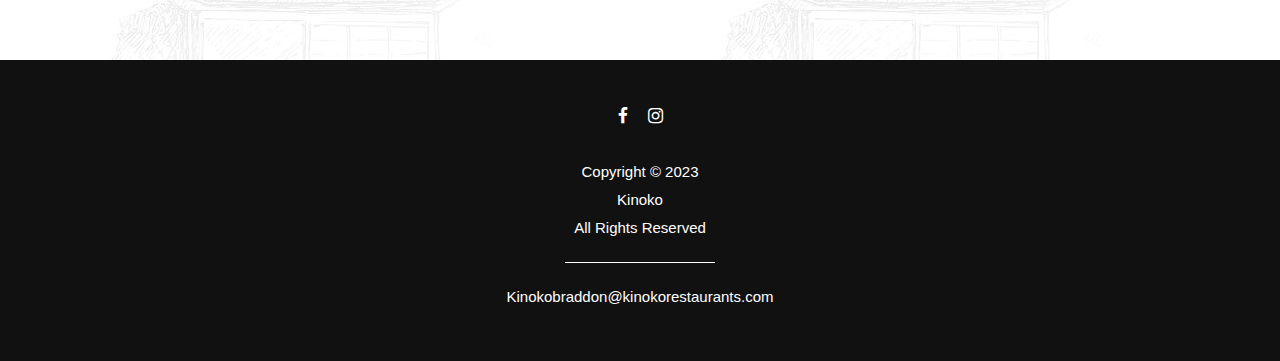
==== commit 66427ac9: "Bootstrap Update 3" ====
--- a/index.html
+++ b/index.html
@@ -37,7 +37,6 @@
             <p>
               Welcome to Kinoko, where the essence of Japanese cuisine comes alive with every dish. Nestled in the heart of the city, our restaurant is a haven for food enthusiasts seeking an authentic and memorable dining experience. Inspired by the beauty of nature, the name "Kinoko" represents the fascinating world of mushrooms, symbolizing the diversity and uniqueness of our menu. From meticulously crafted sushi and sashimi creations to hearty bowls of ramen and delicate tempura, each dish at Kinoko tells a story. We take pride in sourcing the freshest seafood, seasonal vegetables, and premium ingredients to ensure an exceptional dining experience. Join us at Kinoko and let us transport you to the captivating world of Japanese cuisine, where flavors harmonize and unforgettable moments are created.</p>
             </div>
-
             <div class="container" id="container2">
               <div class="row">
                 <div class="col-6 col-md-3">
@@ -62,22 +61,6 @@
                 </div>
               </div>
             </div>
-            
-
-          <!-- <div class="container2"> 
-              <div class="overlay">
-                <img src="assets/images/sushiname.png" alt="sushi">
-              </div>
-              <div class="overlay">
-              <img src="assets/images/sashiminame.png" alt="sashimi">
-              </div>
-              <div class="overlay">
-              <img src="assets/images/hosomakiname.png" alt="hosomaki">
-              </div>
-              <div class="overlay">
-              <img src="assets/images/udonname.png" alt="udon">
-            </div>
-          </div> -->
         <section class="menu"> <!-- Start of menu-->
           <h2 id="menu">Menu</h2>
           <div class="container-fluid">
@@ -187,18 +170,6 @@
             </div>
           </div>
         </div>
-
-
-
-        <!-- <div class="contact">
-          <form>
-              <h3 id="reservation">Reservation</h3>
-              <input type="text" id="name" placeholder="Name" required>
-              <input type="email" id="email" placeholder="Email" required>
-              <input type="text" id="Guests" placeholder="Number of Guests E.g. 2" required>
-              <textarea type="text" rows="4" id="message" placeholder="Message" required></textarea>
-              <button class="buttoncontact" >Send</button>
-          </form> -->
       </div>
       </main>
       <footer class="footer"> <!-- Footer -->
--- a/assets/styles.css
+++ b/assets/styles.css
@@ -107,24 +107,18 @@
     grid-gap: 1em;
   }
 
-  .container img{ /*Setting the images percetnages and transition time when hovering*/
-    /* width: 100%;
-    height: 100%; */
+  .container img{ /*Setting the  transition time when hovering*/
     transition: 0.3s;
   }
 
-  .container img:hover{ /*When the user hovers over the image is gets samller by 10%*/
-    /* height: 90%; */
-    /* justify-items: center;
-    align-items: center; */
+  .container img:hover{ /*When the user hovers over the image it moves down*/
     padding-top: 10%;
   }
 
   /* Menu Styles */
 
-  .menu { /*Setting the font family for the manu section*/
-    font-family: 'Forzan', sans-serif;
-    /* padding: 20px; */
+  .menu { /*Setting the font family for the menu section*/
+    font-family: 'Forzan', sans-serif;
     margin: 0 10%
   }
   
@@ -135,20 +129,6 @@
     text-decoration: underline 2px;
     text-underline-offset: 20px;
   }
-  
-  .menu-grid { /*Setting up the grid for the menu (was orgionally going to start as a 3 line grid but changes to 4)*/
-    display: grid;
-    grid-template-columns: 1fr 1fr 1fr 1fr;
-    /* margin: 0 10% */
-  }
-  
-  .menu-card { /*Styling the cards that the menu items are on (they a viewable when hovering on)*/
-    background-color: transparent;
-    padding: 20px;
-    text-align: center;
-    border-radius: 7.5px;
-    transition: box-shadow 0.3s;
-  }
   .col-lg-3{
     background-color: transparent;
     padding: 20px;
@@ -156,31 +136,18 @@
     border-radius: 7.5px;
     transition: box-shadow 0.3s;
   }
-    .col-lg-3 img{
-      max-width: 75%;
-      padding-bottom: 10px;
+  .col-lg-3 img{
+    max-width: 75%;
+    padding-bottom: 10px;
   }
  
-  .menu-card:hover { /*Applying a shadow when hovering over the card*/
+  .col-lg-3:hover { /*Applying a shadow when hovering over the card*/
     box-shadow: 0 0 10px #fff;
-  }
-  
-  .menu-card img { /*Styling the menu images*/
-    max-width: 50%;
-    height: auto;
-    margin-bottom: 10px;
   }
   
   .col-lg-3 h3 { /*Styling the menu text*/
     font-size: 24px;
     margin: 0 20% 10px 20%;
-  }
-  
-  .menu-card p { /*Styling the menu description*/
-    font-size: 16px;
-    margin: 0px 20% 0px 20%;
-    padding-bottom: 10px;
-    text-align: justify;
   }
 
   .price{ /*Setting the price colour*/
@@ -206,10 +173,6 @@
     padding: 100px 0 30px 0;
     text-decoration: underline 2px;
     text-underline-offset: 20px;
-}
-
-.form-control input::placeholder, textarea::placeholder{ /*Styling the input and text boxes*/
-  color: white;
 }
 
 .text-center button{ /*Styling the button to send the form*/
@@ -289,7 +252,7 @@
   color: salmon;
 }
 
-/*MEDIA QUERIES FOR ADJUTING SIZE ONTO DIFFERNT SCREENS*/
+/*MEDIA QUERIES FOR ADJUTING SIZE ONTO DIFFERNT SCREENS, bootstrap does the rest*/
 
 @media(max-width:830px){ /*Changing the header so the Kinoko is gone from the top left and the menu andreservation tabs are centered*/
   .brand {
